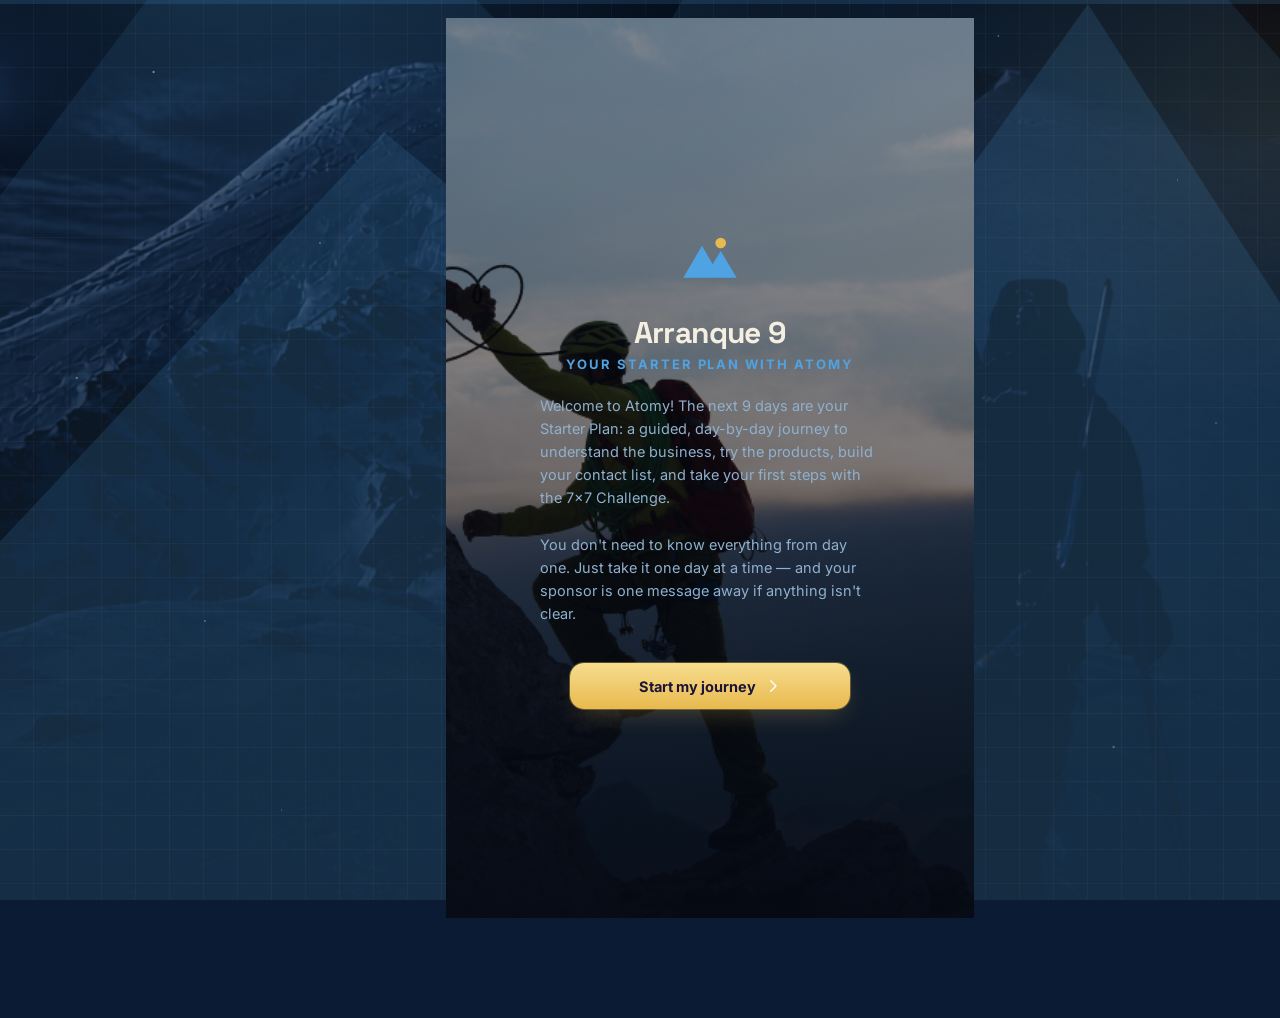
==== index.html @ 60eaef3c "Create Arranque 9 (English): lightweight Atomy starter app, derived from Cumbre 90 Standalone app fo" ====
<!DOCTYPE html>
<html lang="en">
<head>
<meta charset="UTF-8">
<meta name="viewport" content="width=device-width, initial-scale=1, viewport-fit=cover">
<title>Arranque 9</title>
<meta name="description" content="Arranque 9 — your 9-day Starter Plan with Atomy: Starter Plan, 250-Contact List, Audiovisual Resources, and the Atomy Motto.">
<meta name="theme-color" content="#0B2A4A">
<meta name="mobile-web-app-capable" content="yes">
<meta name="apple-mobile-web-app-capable" content="yes">
<meta name="apple-mobile-web-app-status-bar-style" content="black-translucent">
<meta name="apple-mobile-web-app-title" content="Arranque 9">
<link rel="manifest" href="manifest.webmanifest">
<link rel="icon" href="icons/icon.svg" type="image/svg+xml">
<link rel="apple-touch-icon" href="icons/icon.svg">
<link rel="stylesheet" href="https://fonts.googleapis.com/css2?family=Space+Grotesk:wght@600;700&family=Inter:wght@400;500;600;700&display=swap">
<link rel="stylesheet" href="css/styles.css">
</head>
<body>
  <div id="app-root">
    <div id="app-bg" aria-hidden="true">
      <svg viewBox="0 0 400 900" width="100%" height="100%" preserveAspectRatio="xMidYMax slice">
        <defs>
          <linearGradient id="bgFade" x1="0" y1="0" x2="0" y2="1">
            <stop offset="0%" style="stop-color:var(--accent);stop-opacity:0.04"/>
            <stop offset="100%" style="stop-color:var(--accent);stop-opacity:0.16"/>
          </linearGradient>
        </defs>
        <circle cx="40" cy="60" r="1.4" style="fill:var(--text-soft);opacity:0.35"/>
        <circle cx="340" cy="90" r="1.2" style="fill:var(--text-soft);opacity:0.3"/>
        <circle cx="120" cy="40" r="1" style="fill:var(--text-soft);opacity:0.3"/>
        <circle cx="260" cy="120" r="1.6" style="fill:var(--text-soft);opacity:0.3"/>
        <circle cx="200" cy="30" r="1" style="fill:var(--text-soft);opacity:0.25"/>
        <path d="M-20 620 L60 480 L140 560 L210 420 L300 540 L380 460 L440 620 Z" fill="url(#bgFade)"/>
        <path d="M-30 720 L90 560 L190 660 L280 500 L420 660 L420 900 L-30 900 Z" style="fill:var(--accent);opacity:0.10"/>
        <path d="M-30 820 L120 660 L240 760 L340 620 L430 760 L430 900 L-30 900 Z" style="fill:var(--accent);opacity:0.14"/>
      </svg>
    </div>

    <div id="sidebar-slot"></div>

    <div class="app-shell" id="app-shell">
      <div id="header-slot"></div>
      <div id="view-container" class="view-container">
        <div class="loading-screen">Loading…</div>
      </div>
      <div id="fab-slot"></div>
    </div>

    <div id="menu-slot"></div>
    <div id="modal-slot"></div>
    <div id="toast-slot"></div>
    <div id="confetti-slot"></div>
  </div>

  <script src="js/fonts.js"></script>
  <script src="js/icons.js"></script>
  <script src="js/data.js"></script>
  <script src="js/state.js"></script>
  <script src="js/mountain.js"></script>
  <script src="js/share.js"></script>
  <script src="js/views.js"></script>
  <script src="js/app.js"></script>
</body>
</html>
---- css/styles.css ----
/* ==========================================================================
   CUMBRE 90 — Hoja de estilos
   Identidad "Imperio nocturno": azul cósmico profundo + dorado, al modo
   de un mapa de aventura de juego. Dos profundidades (crepúsculo / medianoche)
   para el interruptor de modo oscuro. Sin frameworks externos.
   ========================================================================== */

:root {
  --bg: #0A1B33;
  --bg-2: #0F2745;
  --card: #123054;
  --border: rgba(232, 185, 78, 0.22);
  --border-soft: rgba(255, 255, 255, 0.08);
  --text: #F5EFE1;
  --text-soft: #8FB0CE;
  --accent: #4FA3E3;
  --accent-soft: rgba(79, 163, 227, 0.18);
  --success: #34D399;
  --success-soft: rgba(52, 211, 153, 0.14);
  --warn: #F0A65C;
  --warn-soft: rgba(240, 166, 92, 0.16);
  --gold: #E8B94E;
  --gold-light: #F7DD8E;
  --gold-deep: #A9782A;
  --shadow: 0 18px 40px -16px rgba(2, 6, 14, 0.65);
  --shadow-sm: 0 8px 20px -10px rgba(2, 6, 14, 0.55);
  --glow-gold: 0 0 0 1px rgba(232, 185, 78, 0.35), 0 10px 26px -8px rgba(232, 185, 78, 0.3);
  --radius-lg: 22px;
  --radius-md: 16px;
  --radius-sm: 12px;
  --sidebar-w: 140px;
  --max-w: 480px;
}

[data-theme="dark"] {
  --bg: #050D1A;
  --bg-2: #0A1B33;
  --card: #0A1B33;
  --border: rgba(232, 185, 78, 0.2);
  --text: #F5EFE1;
  --text-soft: #7FA0C4;
  --accent: #6BBBF2;
  --accent-soft: rgba(107, 187, 242, 0.18);
  --gold: #F0C468;
  --gold-light: #FAE6A8;
}

* { box-sizing: border-box; }
html, body { margin: 0; padding: 0; }
body {
  font-family: 'Inter', -apple-system, BlinkMacSystemFont, sans-serif;
  background: var(--bg);
  color: var(--text);
  -webkit-font-smoothing: antialiased;
  overflow-x: hidden;
  transition: background .25s ease, color .25s ease;
}
h1, h2, h3 { font-family: 'Space Grotesk', 'Inter', sans-serif; margin: 0; }
p { margin: 0; }
button { font-family: inherit; }
input, textarea { font-family: inherit; }
img { max-width: 100%; display: block; }
a { text-decoration: none; color: inherit; }
::selection { background: var(--accent-soft); }

button {
  background: none;
  border: none;
  cursor: pointer;
  color: inherit;
}
button:disabled { cursor: not-allowed; }
button:focus-visible, a:focus-visible, input:focus-visible, textarea:focus-visible {
  outline: 2px solid var(--gold); outline-offset: 2px;
}

/* ---------- estructura general ---------- */

#app-root {
  position: relative;
  min-height: 100vh;
  min-height: 100dvh;
  display: flex;
  flex-direction: column;
  overflow: hidden;
}

:root {
  --star-layers:
    radial-gradient(ellipse 900px 500px at 20% -8%, rgba(79, 163, 227, 0.20), transparent 60%),
    radial-gradient(ellipse 700px 500px at 100% 15%, rgba(232, 185, 78, 0.10), transparent 55%),
    radial-gradient(1.6px 1.6px at 12% 8%, rgba(255,255,255,.75), transparent 100%),
    radial-gradient(1.2px 1.2px at 78% 4%, rgba(255,255,255,.55), transparent 100%),
    radial-gradient(1.8px 1.8px at 45% 12%, rgba(255,255,255,.65), transparent 100%),
    radial-gradient(1px 1px at 92% 20%, rgba(255,255,255,.45), transparent 100%),
    radial-gradient(1.4px 1.4px at 25% 27%, rgba(255,255,255,.5), transparent 100%),
    radial-gradient(1px 1px at 62% 33%, rgba(255,255,255,.4), transparent 100%),
    radial-gradient(1.6px 1.6px at 6% 42%, rgba(255,255,255,.55), transparent 100%),
    radial-gradient(1.2px 1.2px at 95% 47%, rgba(255,255,255,.45), transparent 100%),
    radial-gradient(1.8px 1.8px at 37% 55%, rgba(255,255,255,.6), transparent 100%),
    radial-gradient(1px 1px at 72% 61%, rgba(255,255,255,.4), transparent 100%),
    radial-gradient(1.4px 1.4px at 16% 69%, rgba(255,255,255,.5), transparent 100%),
    radial-gradient(1px 1px at 53% 76%, rgba(255,255,255,.35), transparent 100%),
    radial-gradient(1.6px 1.6px at 87% 83%, rgba(255,255,255,.5), transparent 100%),
    radial-gradient(1px 1px at 22% 90%, rgba(255,255,255,.4), transparent 100%),
    linear-gradient(rgba(255,255,255,0.03) 1px, transparent 1px),
    linear-gradient(90deg, rgba(255,255,255,0.03) 1px, transparent 1px);
  --star-sizes:
    auto, auto,
    100% 100%, 100% 100%, 100% 100%, 100% 100%, 100% 100%, 100% 100%,
    100% 100%, 100% 100%, 100% 100%, 100% 100%, 100% 100%, 100% 100%,
    100% 100%, 100% 100%,
    34px 34px, 34px 34px;
  --star-positions:
    0 0, 0 0, 0 0, 0 0, 0 0, 0 0, 0 0, 0 0, 0 0, 0 0, 0 0, 0 0, 0 0, 0 0, 0 0, 0 0,
    -1px -1px, -1px -1px;
  --bg-overlay: linear-gradient(180deg, rgba(5,10,20,0.55), rgba(5,10,20,0.88));
}

#app-bg {
  position: fixed;
  inset: 0;
  pointer-events: none;
  z-index: 0;
  background-image: var(--star-layers), var(--bg-overlay), url("../img/fondo-app.png");
  background-size: var(--star-sizes), cover, cover;
  background-position: var(--star-positions), center, center;
}
#app-bg.bg-logros {
  background-image: var(--star-layers), var(--bg-overlay), url("../img/fondo-logros.png");
  background-size: var(--star-sizes), cover, cover;
  background-position: var(--star-positions), center, center;
}

.app-shell {
  position: relative;
  z-index: 1;
  display: flex;
  flex-direction: column;
  min-height: 100vh;
  min-height: 100dvh;
  width: 100%;
  max-width: var(--max-w);
  margin: 0 auto;
  background: transparent;
}

@media (min-width: 900px) {
  .app-shell {
    max-width: 560px;
    margin-left: calc(var(--sidebar-w) + max(24px, (100vw - var(--sidebar-w) - 560px) / 2));
    margin-right: auto;
  }
  #app-root.has-sidebar .app-shell { padding-bottom: 24px; }
}

.screen-full {
  flex: 1;
  min-height: 100vh;
  min-height: 100dvh;
  display: flex;
  flex-direction: column;
}

/* ---------- header ---------- */

.app-header {
  display: flex;
  align-items: center;
  justify-content: space-between;
  padding: 14px 16px;
  border-bottom: 1px solid var(--border-soft);
  position: sticky;
  top: 0;
  background: rgba(23, 15, 46, 0.86);
  backdrop-filter: blur(10px);
  z-index: 20;
}
[data-theme="dark"] .app-header { background: rgba(10, 7, 22, 0.86); }
.app-header .icon-btn { color: var(--text); padding: 8px; border-radius: 10px; }
.app-header .icon-btn:hover { opacity: .7; }
.app-header .brand { display: flex; align-items: center; gap: 8px; font-weight: 700; font-size: 13px; letter-spacing: .08em; color: var(--gold-light); text-transform: uppercase; }
.app-header .actions { display: flex; align-items: center; gap: 2px; }
.app-header .actions .icon-btn { color: var(--text-soft); }
@media (min-width: 900px) {
  .app-header .menu-toggle { display: none; }
}

/* ---------- sidebar (escritorio) ---------- */

.sidebar { display: none; }
@media (min-width: 900px) {
  .sidebar {
    display: flex;
    flex-direction: column;
    align-items: center;
    gap: 6px;
    position: fixed;
    left: max(16px, calc((100vw - var(--sidebar-w) - 560px) / 2 - 16px));
    top: 24px;
    bottom: 24px;
    width: var(--sidebar-w);
    background: var(--card);
    border: 1px solid var(--border);
    border-radius: var(--radius-lg);
    padding: 16px 10px;
    box-shadow: var(--shadow);
    z-index: 30;
    overflow-y: auto;
    scrollbar-width: thin;
  }
  .sidebar-logo { margin-bottom: 6px; flex-shrink: 0; }
  .sidebar-grid {
    display: grid;
    grid-template-columns: repeat(2, 56px);
    grid-template-rows: repeat(10, 56px);
    grid-auto-flow: column;
    gap: 6px;
  }
  .sidebar-item {
    width: 56px;
    height: 56px;
    border-radius: 14px;
    display: flex;
    flex-direction: column;
    align-items: center;
    justify-content: center;
    gap: 3px;
    color: var(--text-soft);
    font-size: 9px;
    font-weight: 700;
    text-transform: uppercase;
    letter-spacing: .03em;
  }
  .sidebar-item.active { background: linear-gradient(160deg, var(--accent-soft), rgba(232,185,78,0.12)); color: var(--gold-light); box-shadow: inset 0 0 0 1px var(--border); }
  .sidebar-item:hover:not(.active) { background: rgba(255,255,255,0.04); }
}

/* ---------- menú móvil (bottom sheet) ---------- */

.menu-overlay {
  position: fixed; inset: 0; z-index: 40;
  display: flex; flex-direction: column; justify-content: flex-end;
}
.menu-backdrop { flex: 1; background: rgba(4, 2, 12, 0.65); }
.menu-sheet {
  background: var(--card);
  border-top: 1px solid var(--border);
  border-radius: 26px 26px 0 0;
  padding: 14px 16px 26px;
  max-height: 85vh;
  overflow-y: auto;
  box-shadow: 0 -10px 30px rgba(0,0,0,0.4);
  animation: sheet-up .25s ease;
}
@keyframes sheet-up { from { transform: translateY(100%); } to { transform: translateY(0); } }
.menu-handle { width: 40px; height: 6px; border-radius: 4px; background: var(--border); margin: 0 auto 16px; }
.menu-head { display: flex; align-items: center; justify-content: space-between; margin-bottom: 16px; }
.menu-list { display: flex; flex-direction: column; gap: 5px; }
.menu-item {
  display: flex; align-items: center; gap: 12px;
  padding: 8px 8px; border-radius: 14px;
  font-size: 14px; font-weight: 500; text-align: left; width: 100%;
  color: var(--text);
}
.menu-item.active { background: linear-gradient(90deg, var(--accent-soft), rgba(232,185,78,0.1)); color: var(--gold-light); }
@media (min-width: 900px) { .menu-overlay { display: none !important; } }

/* ---------- contenido ---------- */

.view-container {
  flex: 1;
  overflow-y: auto;
  padding: 18px 16px 100px;
  display: flex;
  flex-direction: column;
  gap: 20px;
}
.view-stack { display: flex; flex-direction: column; gap: 18px; }
.view-stack.gap-sm { gap: 12px; }

/* ---------- tarjetas / componentes ---------- */

.card {
  background: linear-gradient(160deg, var(--card), var(--bg-2));
  border: 1px solid var(--border-soft);
  border-radius: var(--radius-lg);
  padding: 16px;
  box-shadow: var(--shadow-sm);
}
.card-hover { transition: transform .15s ease; }
.card-hover:active { transform: scale(0.98); }

/* tarjeta que se voltea (Los 8 Pasos) */
.flip-card { width: 100%; height: 240px; perspective: 1200px; text-align: left; transition: height .5s cubic-bezier(.4,.15,.2,1); }
.flip-card.is-open { height: 430px; }
.flip-card.is-open.short { height: 260px; }
/* pasos con checklist + reflexión necesitan bastante más alto para que quepa todo sin depender solo del scroll */
.flip-card.paso-checklist.is-open { height: 620px; max-height: 80vh; }
.flip-inner {
  position: relative; width: 100%; height: 100%;
  transition: transform .5s cubic-bezier(.4,.15,.2,1);
  transform-style: preserve-3d;
}
.flip-card.card-hover:active .flip-inner { transform: none; }
.flip-inner.flipped { transform: rotateY(180deg); }
.flip-face {
  position: absolute; inset: 0; overflow: hidden;
  backface-visibility: hidden; -webkit-backface-visibility: hidden;
  background: linear-gradient(160deg, var(--card), var(--bg-2));
  border: 1px solid var(--border-soft);
  border-radius: var(--radius-lg);
  box-shadow: var(--shadow-sm);
  padding: 16px;
  display: flex; flex-direction: column;
}
.flip-front { align-items: center; text-align: center; gap: 6px; }
.flip-back {
  transform: rotateY(180deg); text-align: left; overflow-y: auto; border-color: var(--gold);
  -webkit-overflow-scrolling: touch; touch-action: pan-y; overscroll-behavior: contain;
}

/* En móvil, el volteo 3D con scroll interno confunde el gesto de arrastre
   (el navegador no distingue si el toque debe desplazar la tarjeta o la
   página), y el contenido queda "atascado" a medio camino sin poder llegar
   a las Actividades. Para tacto/puntero impreciso, se desactiva el volteo
   3D por completo: la cara trasera se muestra en flujo normal (alto
   automático), y es la página la que se desplaza — un solo scroll, sin
   conflictos. */
@media (hover: none), (pointer: coarse) {
  .flip-card { height: auto !important; max-height: none !important; perspective: none; }
  .flip-inner { transform: none !important; transition: none; }
  .flip-face { position: static; overflow: visible; backface-visibility: visible; }
  .flip-inner:not(.flipped) .flip-back { display: none; }
  .flip-inner.flipped .flip-front { display: none; }
  .flip-back { transform: none; overflow-y: visible; -webkit-overflow-scrolling: auto; touch-action: auto; }
}

.section-header { display: flex; align-items: center; gap: 12px; }
.section-header h2 { font-size: 18px; font-weight: 700; color: var(--text); }
.section-header p { font-size: 13px; color: var(--text-soft); margin-top: 2px; }

.eyebrow { font-size: 11px; font-weight: 700; text-transform: uppercase; letter-spacing: .14em; color: var(--gold-light); }

.medallion {
  border-radius: 999px;
  border: 2px solid var(--gold);
  display: flex; align-items: center; justify-content: center;
  position: relative; flex-shrink: 0;
  background: radial-gradient(circle at 35% 30%, var(--accent), #1B1338 75%);
  color: #fff;
  box-shadow: 0 0 0 4px rgba(232,185,78,0.08);
}
.medallion.blue {
  background: radial-gradient(circle at 32% 28%, #234B7A, #0A1B33 78%);
  box-shadow: 0 0 0 4px rgba(232,185,78,0.08), inset 0 0 0 1px rgba(120,170,230,0.18);
}
.medallion .diamond {
  position: absolute; width: 8px; height: 8px; background: var(--gold);
  transform: rotate(45deg); border-radius: 2px; box-shadow: 0 0 6px rgba(232,185,78,0.7);
}
.medallion .d-top { top: -4px; left: 50%; margin-left: -4px; }
.medallion .d-bottom { bottom: -4px; left: 50%; margin-left: -4px; }
.medallion .d-left { left: -4px; top: 50%; margin-top: -4px; }
.medallion .d-right { right: -4px; top: 50%; margin-top: -4px; }

/* gemas de esquina — decoración de "tarjeta de mundo" */
.gem-corners { position: absolute; inset: 0; pointer-events: none; }
.gem-corners span {
  position: absolute; width: 9px; height: 9px; background: var(--gold);
  transform: rotate(45deg); border-radius: 2px; box-shadow: 0 0 6px rgba(232,185,78,0.65);
  opacity: 0; transition: opacity .2s ease;
}
.tile.unlocked .gem-corners span, .recog-card .gem-corners span { opacity: 1; }
.gem-corners .g-tl { top: 9px; left: 9px; }
.gem-corners .g-tr { top: 9px; right: 9px; }
.gem-corners .g-bl { bottom: 9px; left: 9px; }
.gem-corners .g-br { bottom: 9px; right: 9px; }

.btn-primary {
  display: flex; align-items: center; justify-content: center; gap: 8px;
  color: #1B1338; font-weight: 700; font-size: 14.5px;
  padding: 14px 20px; border-radius: 14px; width: 100%;
  background: linear-gradient(180deg, var(--gold-light), var(--gold));
  transition: transform .15s ease, opacity .15s ease;
  box-shadow: var(--glow-gold);
}
.btn-primary:active { transform: scale(0.98); }
.btn-primary:disabled { opacity: .45; box-shadow: none; background: var(--border); color: var(--text-soft); }

.btn-secondary {
  display: flex; align-items: center; justify-content: center; gap: 8px;
  font-weight: 600; font-size: 13.5px;
  padding: 11px 16px; border-radius: 12px; width: 100%;
  border: 1px solid var(--border); color: var(--gold-light);
}
.btn-secondary:active { transform: scale(0.98); }

.nav-card {
  display: flex; align-items: center; gap: 12px;
  text-align: left; width: 100%;
}
.nav-card .nc-body { flex: 1; min-width: 0; }
.nav-card .nc-title { font-size: 14px; font-weight: 600; color: var(--text); }
.nav-card .nc-desc { font-size: 12px; color: var(--text-soft); margin-top: 2px; }
.nav-card .chev { color: var(--text-soft); flex-shrink: 0; }

.progressbar { width: 100%; height: 10px; border-radius: 999px; background: rgba(255,255,255,0.06); overflow: hidden; box-shadow: inset 0 0 0 1px var(--border-soft); }
.progressbar > div { height: 100%; border-radius: 999px; background: linear-gradient(90deg, var(--accent), var(--gold)); transition: width .4s ease; }
.progressbar.thin { height: 6px; }
.progressbar.gold > div { background: linear-gradient(90deg, var(--gold-deep), var(--gold)); }

.chip-row { display: flex; gap: 6px; }
.chip-row .seg { flex: 1; height: 8px; border-radius: 999px; background: rgba(255,255,255,0.06); }
.chip-row .seg.on { background: linear-gradient(90deg, var(--accent), var(--gold)); }

.badge {
  display: inline-flex; align-items: center; gap: 4px;
  font-size: 11px; font-weight: 700; padding: 3px 9px; border-radius: 999px;
}
.badge.gold { background: linear-gradient(180deg, var(--gold-light), var(--gold)); color: #1B1338; }
.badge.dark { background: rgba(0,0,0,0.45); color: #fff; }
.badge.soft { background: var(--accent-soft); color: var(--gold-light); }
.badge.success { background: var(--success-soft); color: var(--success); }
.badge.warn { background: var(--warn-soft); color: var(--warn); }
.badge.blue { background: var(--accent-soft); color: var(--accent); }

.grid-2 { display: grid; grid-template-columns: 1fr 1fr; gap: 12px; }
.grid-3 { display: grid; grid-template-columns: 1fr 1fr 1fr; gap: 12px; }

/* forms */
.field { display: flex; flex-direction: column; gap: 6px; }
.field label { font-size: 12px; font-weight: 600; color: var(--text); }
.field input[type="text"], .field input[type="date"], .field input[type="time"], .field input:not([type]), .field textarea {
  background: rgba(255,255,255,0.04); border: 1px solid var(--border-soft); color: var(--text);
  border-radius: 12px; padding: 11px 13px; font-size: 14px; outline: none; width: 100%;
  resize: none; transition: border-color .15s ease;
}
.field input:focus, .field textarea:focus { border-color: var(--gold); }
.field-inline input { background: rgba(0,0,0,0.18); color: var(--text); font-size: 12px; padding: 7px 10px; border-radius: 9px; }
.field-inline input::placeholder { color: var(--text-soft); }

/* toggle */
.toggle { width: 44px; height: 24px; border-radius: 999px; position: relative; background: rgba(255,255,255,0.1); flex-shrink: 0; transition: background .2s; }
.toggle.on { background: linear-gradient(90deg, var(--accent), var(--gold)); }
.toggle .knob { position: absolute; top: 2px; left: 2px; width: 20px; height: 20px; border-radius: 999px; background: #fff; box-shadow: 0 1px 3px rgba(0,0,0,.4); transition: transform .2s; }
.toggle.on .knob { transform: translateX(20px); }

/* quiz */
.quiz-opt {
  display: flex; align-items: center; justify-content: space-between;
  text-align: left; font-size: 14px; padding: 11px 13px; border-radius: 12px;
  border: 1px solid var(--border-soft); background: rgba(255,255,255,0.02); color: var(--text); width: 100%;
}

/* checklist */
.check-row { display: flex; gap: 12px; position: relative; }
.check-row .line { position: absolute; left: 13.5px; top: 28px; width: 2px; height: 100%; background: var(--border-soft); }
.check-row .line.on { background: var(--gold); }
.check-dot {
  flex-shrink: 0; margin-top: 1px; width: 28px; height: 28px; border-radius: 999px;
  display: flex; align-items: center; justify-content: center; font-size: 12px; font-weight: 700;
  border: 2px solid var(--border-soft); color: var(--text-soft); position: relative; z-index: 1;
  background: rgba(255,255,255,0.02);
}
.check-dot.on { background: linear-gradient(180deg, var(--gold-light), var(--gold)); border-color: var(--gold); color: #1B1338; animation: node-pop .3s ease; }
.check-label { font-size: 14px; text-align: left; padding: 3px 0 20px; color: var(--text-soft); flex: 1; }
.check-label.on { color: var(--text); }

@keyframes node-pop { 0% { transform: scale(.7); } 60% { transform: scale(1.12); } 100% { transform: scale(1); } }

/* nodos del mapa de sendero */
.trail-wrap { position: relative; height: 600px; border-radius: var(--radius-lg); overflow: hidden; }
.trail-svg { position: absolute; inset: 0; width: 100%; height: 100%; z-index: 6; pointer-events: none; }
.trail-node {
  position: absolute; transform: translate(-50%, -50%); z-index: 7;
  display: flex; flex-direction: column; align-items: center; gap: 6px; width: 96px;
}
.trail-node .circle {
  width: 62px; height: 62px; border-radius: 999px; border: 2px solid rgba(255,255,255,0.35);
  display: flex; align-items: center; justify-content: center; position: relative;
  background: rgba(10, 7, 22, 0.55); backdrop-filter: blur(2px);
}
.trail-node .circle.progress { border-color: var(--accent); background: radial-gradient(circle at 35% 30%, var(--accent), #1B1338 75%); }
.trail-node .circle.done { border-color: var(--gold); background: radial-gradient(circle at 35% 30%, var(--gold-light), var(--gold-deep) 75%); box-shadow: 0 0 0 5px rgba(232,185,78,0.18), 0 0 18px rgba(232,185,78,0.5); }
.trail-node .circle.dim { opacity: .65; }
.trail-node .check-flag { position: absolute; bottom: -2px; right: -2px; width: 24px; height: 24px; border-radius: 999px; background: var(--gold); border: 2px solid #1B1338; display: flex; align-items: center; justify-content: center; }
.trail-node .label { font-size: 12px; font-weight: 700; text-align: center; line-height: 1.25; color: #fff; text-shadow: 0 1px 4px rgba(0,0,0,0.8); }
.trail-node .label.dim { color: rgba(255,255,255,0.7); opacity: .85; }

/* --------- montaña ilustrada con revelado tipo "linterna" (Plan 6 Días) --------- */
.hero-mountain {
  position: relative; border-radius: var(--radius-lg); overflow: hidden;
  border: 1px solid var(--border); box-shadow: var(--shadow);
  aspect-ratio: 3 / 4; max-height: 640px;
}
.hero-mountain .hm-layer { position: absolute; inset: 0; width: 100%; height: 100%; display: block; }
.hero-mountain .hm-blur { z-index: 1; filter: blur(10px) brightness(.55) saturate(.82); }
.hero-mountain .hm-sharp {
  z-index: 2; filter: saturate(1.1) brightness(1.08);
  -webkit-mask-image: radial-gradient(circle 150px, black 62%, transparent 100%);
  mask-image: radial-gradient(circle 150px, black 62%, transparent 100%);
  -webkit-mask-repeat: no-repeat; mask-repeat: no-repeat;
  -webkit-mask-size: 340px 340px; mask-size: 340px 340px;
  -webkit-mask-position: var(--mx, 50%) var(--my, 38%);
  mask-position: var(--mx, 50%) var(--my, 38%);
  transition: mask-position .12s linear, -webkit-mask-position .12s linear;
}
.hero-mountain .hm-glow {
  position: absolute; inset: 0; z-index: 3; pointer-events: none;
  background-image: radial-gradient(circle, rgba(255,224,130,0.65) 0%, rgba(255,224,130,0.28) 42%, rgba(255,224,130,0) 72%);
  background-repeat: no-repeat;
  background-size: 340px 340px;
  background-position: var(--mx, 50%) var(--my, 38%);
  mix-blend-mode: screen;
  opacity: 0;
  transition: opacity .35s ease, background-position .12s linear;
}
.hero-mountain.hm-active .hm-glow { opacity: 1; }
.hero-mountain .hm-vignette {
  position: absolute; inset: 0; z-index: 4; pointer-events: none;
  background: linear-gradient(180deg, rgba(10,7,22,0) 45%, rgba(10,7,22,0.75) 100%);
}
.hero-mountain .hm-hint {
  position: absolute; left: 50%; top: 14px; transform: translateX(-50%); z-index: 5;
  font-size: 10px; font-weight: 700; letter-spacing: .08em; text-transform: uppercase;
  color: rgba(255,255,255,0.8); background: rgba(0,0,0,0.4); padding: 5px 11px; border-radius: 999px;
  pointer-events: none; opacity: 1; transition: opacity .4s ease; white-space: nowrap;
}
.hero-mountain.hm-active .hm-hint { opacity: 0; }
@media (hover: none), (pointer: coarse) {
  .hero-mountain .hm-sharp { -webkit-mask-image: none; mask-image: none; }
  .hero-mountain .hm-blur { opacity: 0; }
  .hero-mountain .hm-glow, .hero-mountain .hm-hint { display: none; }
}

/* premios / campamentos — tarjetas "de mundo" */
.tile {
  position: relative;
  border-radius: var(--radius-lg); overflow: hidden; border: 1px solid var(--border-soft);
  background: linear-gradient(160deg, var(--card), var(--bg-2)); display: flex; flex-direction: column; text-align: left; width: 100%;
}
.tile.unlocked { border-color: var(--gold); box-shadow: var(--glow-gold); }
.tile-media { aspect-ratio: 1 / 1; position: relative; display: flex; align-items: center; justify-content: center; overflow: hidden; }
.tile-media img { width: 100%; height: 100%; object-fit: cover; }
.tile-body { padding: 11px; }
.tile-title { font-size: 13.5px; font-weight: 700; color: var(--text); }
.tile-sub { font-size: 11.5px; color: var(--text-soft); margin-top: 2px; line-height: 1.3; }

/* logros */
.logro-chip { display: flex; flex-direction: column; align-items: center; gap: 6px; text-align: center; }
.logro-badge {
  width: 56px; height: 56px; border-radius: 999px; border: 2px solid var(--border-soft);
  display: flex; align-items: center; justify-content: center; position: relative; overflow: hidden;
  opacity: .6; background: rgba(255,255,255,0.03);
}
.logro-badge.on { opacity: 1; border-color: var(--gold); background: radial-gradient(circle at 32% 28%, var(--gold-light), var(--gold-deep) 70%); box-shadow: 0 0 14px rgba(232,185,78,0.35); }
.logro-badge img { width: 100%; height: 100%; object-fit: cover; }
.logro-badge .flag { position: absolute; bottom: -2px; right: -2px; width: 20px; height: 20px; border-radius: 999px; background: var(--gold); border: 2px solid var(--card); display: flex; align-items: center; justify-content: center; }
.logro-chip .lc-label { font-size: 11.5px; font-weight: 600; color: var(--text-soft); line-height: 1.2; }
.logro-chip.on .lc-label { color: var(--text); }

/* whatsapp flotante */
.fab-whatsapp {
  position: fixed; bottom: 22px; right: max(16px, calc((100vw - var(--max-w)) / 2 + 16px));
  width: 56px; height: 56px; border-radius: 999px; background: linear-gradient(160deg, #3EE0A0, #1FAE72);
  display: flex; align-items: center; justify-content: center; color: #0A0716;
  box-shadow: 0 10px 24px -6px rgba(0,0,0,0.55), 0 0 0 1px rgba(255,255,255,0.15); z-index: 25;
}
@media (min-width: 900px) {
  .fab-whatsapp { right: max(24px, calc((100vw - 560px) / 2 - 40px)); }
}

/* toast */
.toast {
  position: fixed; bottom: 20px; left: 50%; transform: translateX(-50%);
  background: var(--card); color: var(--text); border: 1px solid var(--border);
  padding: 10px 16px; border-radius: 14px; font-size: 13.5px; box-shadow: var(--shadow);
  z-index: 60; display: flex; align-items: center; gap: 8px;
  animation: toast-in .2s ease;
}
@keyframes toast-in { from { opacity: 0; transform: translate(-50%, 8px); } to { opacity: 1; transform: translate(-50%, 0); } }

/* confeti */
.confetti-layer { position: fixed; inset: 0; pointer-events: none; z-index: 55; overflow: hidden; }
.confetti-piece {
  position: absolute; top: -12px; width: 8px; height: 14px; opacity: .95; border-radius: 2px;
  animation-name: confetti-fall; animation-timing-function: cubic-bezier(.25,.46,.45,.94); animation-fill-mode: forwards;
}
@keyframes confetti-fall { 0% { transform: translateY(-10px) rotate(0deg); opacity: 1; } 100% { transform: translateY(100vh) rotate(360deg); opacity: 0; } }

/* modal genérico */
.modal-overlay { position: fixed; inset: 0; z-index: 70; display: flex; align-items: center; justify-content: center; padding: 24px; }
.modal-backdrop { position: absolute; inset: 0; background: rgba(4, 2, 12, 0.72); }
.modal-card { position: relative; z-index: 1; background: linear-gradient(160deg, var(--card), var(--bg-2)); border: 1px solid var(--border); border-radius: 26px; padding: 26px 22px; max-width: 340px; width: 100%; text-align: center; display: flex; flex-direction: column; align-items: center; gap: 8px; box-shadow: var(--shadow); }

/* recorrido explicativo (onboarding tour) */
.tour-card { max-width: 420px; padding: 28px 24px; gap: 4px; }
.tour-icon-circle {
  width: 62px; height: 62px; border-radius: 999px; flex-shrink: 0;
  display: flex; align-items: center; justify-content: center;
  background: rgba(232, 185, 78, 0.12); box-shadow: inset 0 0 0 1px var(--border);
}
.tour-dots { display: flex; align-items: center; justify-content: center; gap: 6px; margin-top: 16px; flex-wrap: wrap; }
.tour-dot { width: 6px; height: 6px; border-radius: 999px; background: var(--border); transition: width .2s ease, background .2s ease; }
.tour-dot.active { width: 18px; background: var(--gold); }
.tour-nav { display: flex; gap: 8px; width: 100%; margin-top: 18px; }
.tour-nav > button { width: auto; flex: 1; min-width: 0; padding: 12px 10px; font-size: 13px; }
@media (max-width: 420px) {
  .tour-card { padding: 24px 16px; }
  .tour-nav { flex-wrap: wrap; }
  .tour-nav > button { flex: 1 1 auto; }
}

/* botón flotante para reabrir el recorrido explicativo */
.fab-tour {
  position: fixed; bottom: 88px; right: max(16px, calc((100vw - var(--max-w)) / 2 + 16px));
  width: 46px; height: 46px; border-radius: 999px; background: linear-gradient(160deg, var(--accent), #2C6FB0);
  display: flex; align-items: center; justify-content: center; color: #fff;
  box-shadow: 0 10px 24px -6px rgba(0,0,0,0.55), 0 0 0 1px rgba(255,255,255,0.15); z-index: 25;
}
@media (min-width: 900px) {
  .fab-tour { right: max(24px, calc((100vw - 560px) / 2 - 40px)); }
}

/* botón flotante que avisa cuando hay cumpleaños de clientes hoy */
.fab-birthday {
  position: fixed; bottom: 144px; right: max(16px, calc((100vw - var(--max-w)) / 2 + 16px));
  width: 46px; height: 46px; border-radius: 999px; background: linear-gradient(160deg, var(--gold-light), var(--gold));
  display: flex; align-items: center; justify-content: center; color: #1B1338;
  box-shadow: 0 10px 24px -6px rgba(0,0,0,0.55), 0 0 0 1px rgba(255,255,255,0.15); z-index: 25;
  animation: fab-birthday-pulse 1.8s ease-in-out infinite;
}
@keyframes fab-birthday-pulse {
  0%, 100% { transform: scale(1); }
  50% { transform: scale(1.08); }
}
@media (min-width: 900px) {
  .fab-birthday { right: max(24px, calc((100vw - 560px) / 2 - 40px)); }
}

/* botón flotante del grupo de WhatsApp de soporte del patrocinador — azul, distinto
   a propósito del botón verde de chat directo (.fab-whatsapp), para que se note
   que llevan a destinos diferentes. */
.fab-whatsapp-group {
  position: fixed; bottom: 200px; right: max(16px, calc((100vw - var(--max-w)) / 2 + 16px));
  width: 46px; height: 46px; border-radius: 999px; background: linear-gradient(160deg, #B79AFB, #7C5CFC);
  display: flex; align-items: center; justify-content: center; color: #fff;
  box-shadow: 0 10px 24px -6px rgba(0,0,0,0.55), 0 0 0 1px rgba(255,255,255,0.15); z-index: 25;
}
@media (min-width: 900px) {
  .fab-whatsapp-group { right: max(24px, calc((100vw - 560px) / 2 - 40px)); }
}

/* modal de "logro conseguido" — texto dorado sobre fondo azul, para compartir */
.logro-modal {
  background: linear-gradient(165deg, #0A1B33, #163A62 55%, #0A1B33);
  border: 1px solid var(--gold);
  box-shadow: var(--glow-gold), 0 20px 50px -18px rgba(2, 6, 14, 0.75);
}
.logro-modal-eyebrow {
  font-size: 11px; font-weight: 700; text-transform: uppercase; letter-spacing: .16em;
  color: var(--text-soft); margin-top: 8px;
}
.logro-modal-title {
  font-family: 'Space Grotesk', 'Inter', sans-serif;
  font-size: 23px; font-weight: 700; line-height: 1.3;
  background: linear-gradient(180deg, var(--gold-light), var(--gold));
  -webkit-background-clip: text; background-clip: text; -webkit-text-fill-color: transparent; color: var(--gold);
  margin-top: 2px;
}
.logro-modal-sub { font-size: 12.5px; color: var(--text-soft); line-height: 1.4; margin-top: -2px; }

.share-chip-row { display: flex; flex-wrap: wrap; gap: 8px; justify-content: center; margin-top: 10px; }
.share-chip {
  display: flex; align-items: center; gap: 6px; font-size: 12px; font-weight: 600;
  padding: 8px 12px; border-radius: 999px; border: 1px solid var(--border);
  background: rgba(255,255,255,0.04); color: var(--text);
}
.share-chip:active { transform: scale(.97); }

.share-platform-grid { display: grid; grid-template-columns: repeat(3, 1fr); gap: 10px; }
.share-platform-btn {
  display: flex; flex-direction: column; align-items: center; gap: 6px; font-size: 11.5px; font-weight: 600;
  padding: 12px 6px; border-radius: 14px; border: 1px solid var(--border);
  background: rgba(255,255,255,0.03); color: var(--text); cursor: pointer;
}
.share-platform-btn:active { transform: scale(.96); }
.share-platform-icon { display: flex; align-items: center; justify-content: center; width: 34px; height: 34px; border-radius: 999px; background: rgba(255,255,255,0.06); }

/* onboarding / welcome */
.center-screen {
  flex: 1; display: flex; flex-direction: column; align-items: center; justify-content: center;
  padding: 32px; text-align: center; min-height: 100vh; min-height: 100dvh;
}
.cover-screen {
  background-image: linear-gradient(180deg, rgba(5,10,20,0.35) 0%, rgba(5,10,20,0.55) 55%, rgba(5,10,20,0.92) 100%), url("../img/cover-cumbre90.png");
  background-size: cover;
  background-position: center;
  background-repeat: no-repeat;
}
.photo-picker {
  width: 96px; height: 96px; border-radius: 999px; border: 2px dashed var(--gold);
  background: rgba(255,255,255,0.03); color: var(--gold-light); display: flex; align-items: center; justify-content: center;
  overflow: hidden; position: relative;
}
.photo-picker img { width: 100%; height: 100%; object-fit: cover; }

/* escena montaña compacta (Inicio / cabecera Plan 90 Días) */
.mountain-wrap {
  border-radius: var(--radius-lg); border: 1px solid var(--border-soft); overflow: hidden; width: 100%; text-align: left;
  background-image: url("../img/montana-plan90.png"); background-size: cover; background-position: center;
}
.mountain-wrap .mountain-caption { padding: 6px 10px 8px; }

.quincena-ascenso-wrap {
  position: relative; width: 100%; height: 150px; border-radius: var(--radius-lg);
  border: 1px solid var(--border-soft); overflow: hidden;
  background-image: linear-gradient(180deg, rgba(4,8,16,0.1), rgba(4,8,16,0.55)), url("../img/montana-quincena.png");
  background-size: cover; background-position: center;
}
.ascenso-marker {
  position: absolute; width: 18px; height: 18px; border-radius: 999px; transform: translate(-50%, -50%);
  background: #F0C468; border: 2px solid #FBE7AE; box-shadow: 0 0 0 7px rgba(240, 196, 104, 0.3);
  transition: top .4s ease;
}
.ascenso-caption {
  position: absolute; left: 0; right: 0; bottom: 0; padding: 20px 14px 10px;
  background: linear-gradient(0deg, rgba(4,8,16,0.85), transparent);
  color: #F5EFE1; font-size: 12.5px; font-weight: 600;
}
.mountain-caption { font-size: 12px; color: var(--text-soft); padding: 6px 4px 0; }

/* tarjeta de reconocimiento (premium, dorado) — el contenido es un SVG generado en JS */
.recog-card {
  border-radius: 26px; overflow: hidden; position: relative; width: 100%; aspect-ratio: 4 / 5;
  box-shadow: var(--glow-gold); background: #0A0716;
}
.recog-card svg { display: block; width: 100%; height: 100%; }
/* rangos con foto real (RANK_CARD_TEMPLATES): cada plantilla trae su propio
   formato de imagen, así que el contenedor adopta su proporción nativa en
   vez del 4:5 de las tarjetas dibujadas a mano. */
.recog-card.ratio-1080x1920 { aspect-ratio: 1080 / 1920; }
.recog-card.ratio-1240x1748 { aspect-ratio: 1240 / 1748; }

/* utilidades */
.hidden { display: none !important; }
.text-center { text-align: center; }
.mt-0 { margin-top: 0; }
.row { display: flex; align-items: center; }
.row.gap-1 { gap: 4px; }
.row.gap-2 { gap: 8px; }
.row.gap-3 { gap: 12px; }
.row.between { justify-content: space-between; }
.link-btn { color: var(--gold-light); font-size: 13px; font-weight: 600; }
.muted { color: var(--text-soft); }
.small { font-size: 12px; }

.loading-screen { display: flex; align-items: center; justify-content: center; min-height: 100vh; min-height: 100dvh; color: var(--text-soft); font-size: 14px; }

.escenario-card textarea { transition: border-color .15s ease; }
.escenario-card textarea:focus { border-color: var(--gold); }
.avance-dot { width: 22px; height: 22px; border-radius: 999px; border: 2px solid var(--border); background: transparent; transition: background .15s ease, border-color .15s ease, transform .1s ease; }
.avance-dot:active { transform: scale(0.9); }
.avance-dot.on { background: linear-gradient(180deg, var(--gold-light), var(--gold)); border-color: var(--gold); }

/* ---- Reunión de Enfoque: tabs, resumen de líneas, tarjetas de roster ---- */
.tabs { display: flex; gap: 6px; background: rgba(255,255,255,0.04); border-radius: 12px; padding: 4px; }
.tab-btn { flex: 1; text-align: center; padding: 9px 10px; border-radius: 9px; font-size: 13px; font-weight: 700; color: var(--text-soft); }
.tab-btn.active { background: linear-gradient(180deg, var(--gold-light), var(--gold)); color: #1B1338; }

.resumen-linea { display: grid; grid-template-columns: 1fr 1fr; gap: 10px; }
.resumen-linea .card { padding: 12px; }
.resumen-linea .rl-label { font-size: 11px; font-weight: 700; text-transform: uppercase; letter-spacing: .08em; color: var(--gold-light); }
.resumen-linea .rl-value { font-size: 18px; font-weight: 700; margin-top: 3px; }
.resumen-linea .rl-sub { font-size: 11.5px; color: var(--text-soft); margin-top: 2px; }

.roster-row .rr-inputs { display: grid; grid-template-columns: 1fr 1fr; gap: 8px; margin-top: 8px; }
.roster-row input[type="number"], .roster-row input[type="date"] {
  width: 100%; background: rgba(255,255,255,0.04); border: 1px solid var(--border-soft); color: var(--text);
  border-radius: 9px; padding: 8px 10px; font-size: 13px; outline: none;
}
.roster-row input[type="number"]:focus, .roster-row input[type="date"]:focus { border-color: var(--gold); }
.roster-check { display: flex; align-items: center; gap: 8px; margin-top: 8px; cursor: pointer; }
.roster-check .box { width: 20px; height: 20px; border-radius: 6px; border: 2px solid var(--border); display: flex; align-items: center; justify-content: center; flex-shrink: 0; }
.roster-check.on .box { background: linear-gradient(180deg, var(--gold-light), var(--gold)); border-color: var(--gold); color: #1B1338; }
.roster-check .lbl { font-size: 12.5px; font-weight: 600; color: var(--text-soft); }
.roster-check.on .lbl { color: var(--success); }

@media (prefers-reduced-motion: reduce) {
  * { animation-duration: 0.001ms !important; animation-iteration-count: 1 !important; transition-duration: 0.001ms !important; }
}
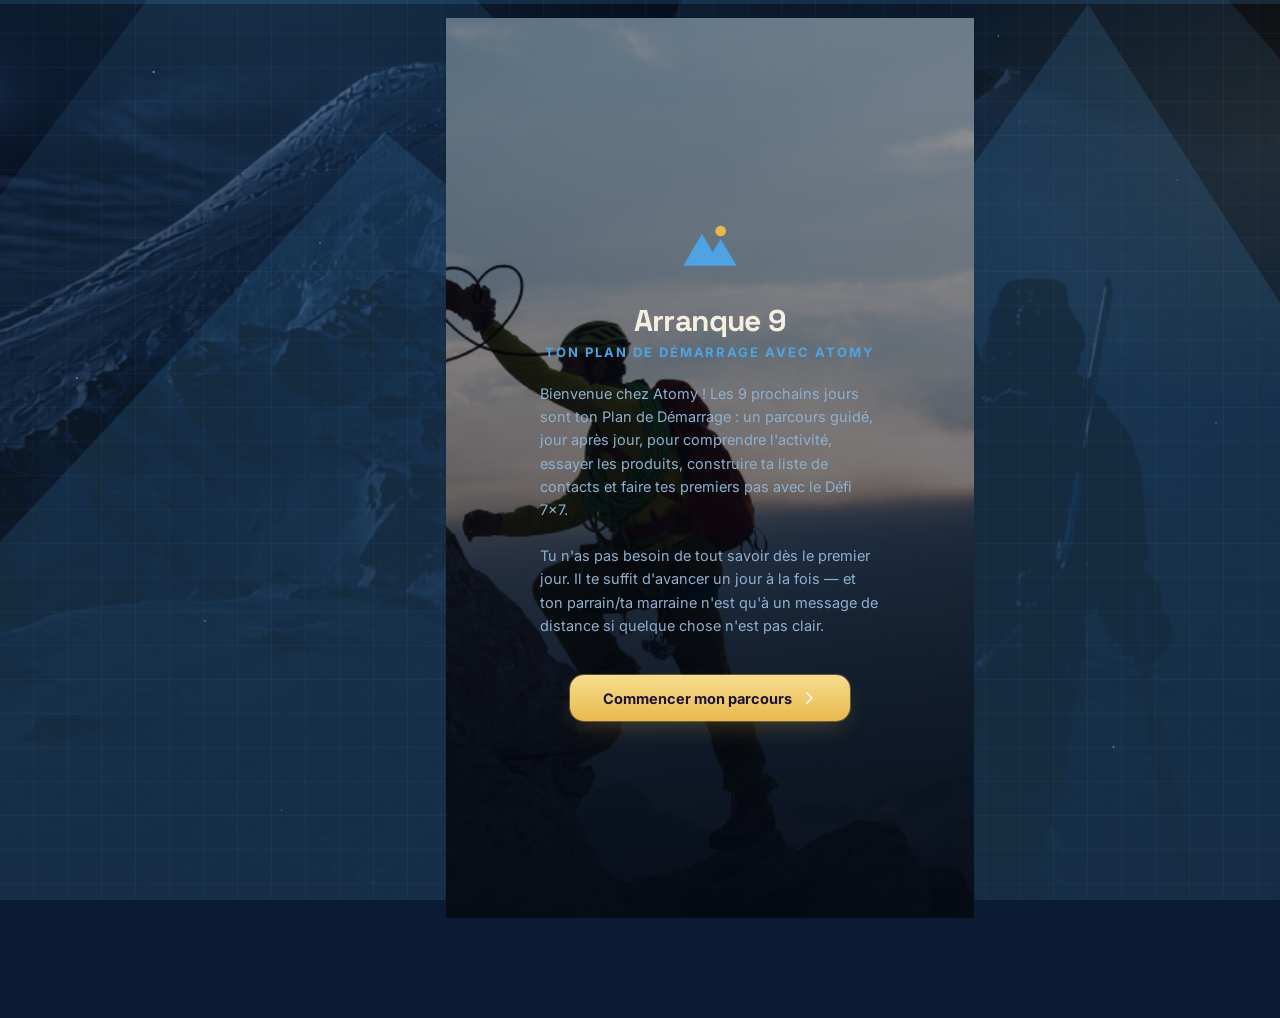
==== commit 0e38bb34: "Create Arranque 9 (French): lightweight Atomy starter app, derived from Cumbre 90 Standalone app for" ====
--- a/index.html
+++ b/index.html
@@ -1,10 +1,10 @@
 <!DOCTYPE html>
-<html lang="en">
+<html lang="fr">
 <head>
 <meta charset="UTF-8">
 <meta name="viewport" content="width=device-width, initial-scale=1, viewport-fit=cover">
 <title>Arranque 9</title>
-<meta name="description" content="Arranque 9 — your 9-day Starter Plan with Atomy: Starter Plan, 250-Contact List, Audiovisual Resources, and the Atomy Motto.">
+<meta name="description" content="Arranque 9 — ton Plan de Démarrage de 9 jours avec Atomy : Plan de Démarrage, Liste de 250 Contacts, Ressources Audiovisuelles et la Devise d'Atomy.">
 <meta name="theme-color" content="#0B2A4A">
 <meta name="mobile-web-app-capable" content="yes">
 <meta name="apple-mobile-web-app-capable" content="yes">
@@ -42,7 +42,7 @@
     <div class="app-shell" id="app-shell">
       <div id="header-slot"></div>
       <div id="view-container" class="view-container">
-        <div class="loading-screen">Loading…</div>
+        <div class="loading-screen">Chargement…</div>
       </div>
       <div id="fab-slot"></div>
     </div>
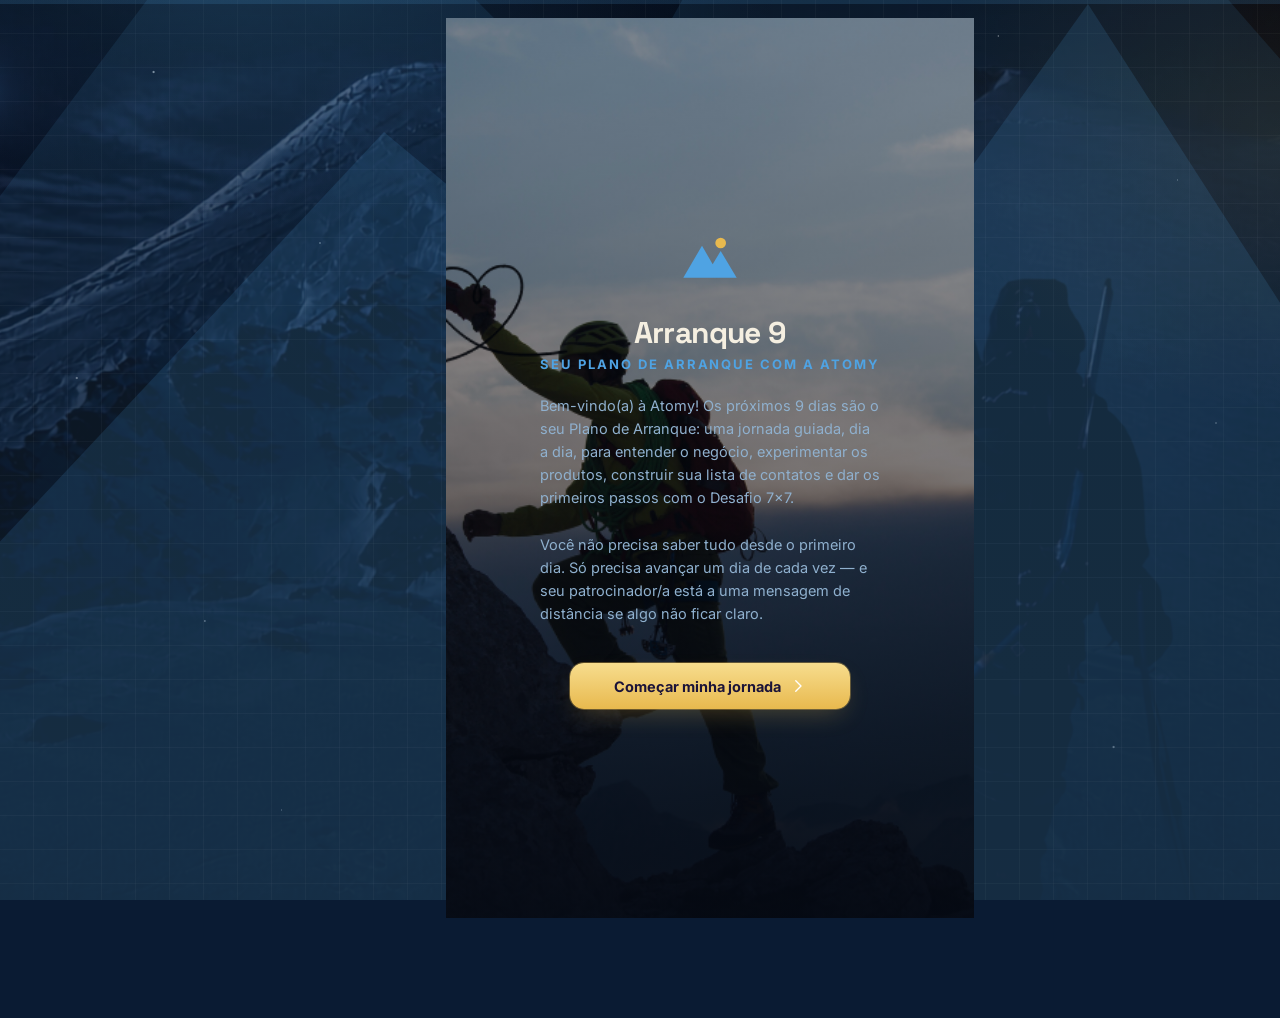
==== commit 43940f7a: "Create Arranque 9 (Portuguese): lightweight Atomy starter app, derived from Cumbre 90 Standalone app" ====
--- a/index.html
+++ b/index.html
@@ -1,10 +1,10 @@
 <!DOCTYPE html>
-<html lang="fr">
+<html lang="pt-BR">
 <head>
 <meta charset="UTF-8">
 <meta name="viewport" content="width=device-width, initial-scale=1, viewport-fit=cover">
 <title>Arranque 9</title>
-<meta name="description" content="Arranque 9 — ton Plan de Démarrage de 9 jours avec Atomy : Plan de Démarrage, Liste de 250 Contacts, Ressources Audiovisuelles et la Devise d'Atomy.">
+<meta name="description" content="Arranque 9 — seu Plano de Arranque de 9 dias com a Atomy: Plano de Arranque, Lista de 250 Contatos, Recursos Audiovisuais e o Lema da Atomy.">
 <meta name="theme-color" content="#0B2A4A">
 <meta name="mobile-web-app-capable" content="yes">
 <meta name="apple-mobile-web-app-capable" content="yes">
@@ -42,7 +42,7 @@
     <div class="app-shell" id="app-shell">
       <div id="header-slot"></div>
       <div id="view-container" class="view-container">
-        <div class="loading-screen">Chargement…</div>
+        <div class="loading-screen">Carregando…</div>
       </div>
       <div id="fab-slot"></div>
     </div>
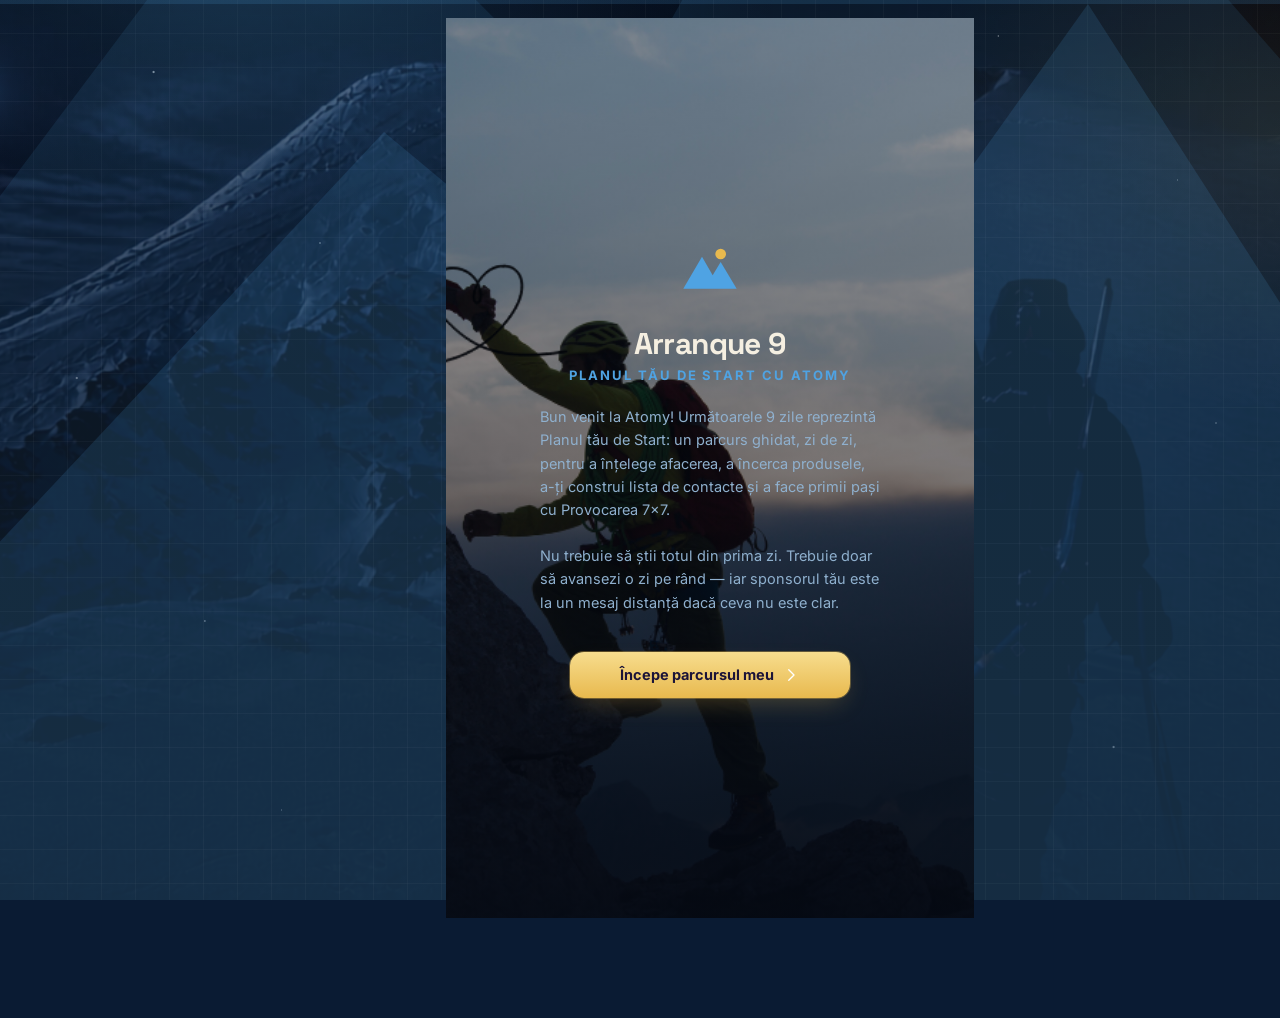
==== commit 87fce8fc: "Create Arranque 9 (Romanian): lightweight Atomy starter app, derived from Cumbre 90 Standalone app f" ====
--- a/index.html
+++ b/index.html
@@ -1,10 +1,10 @@
 <!DOCTYPE html>
-<html lang="pt-BR">
+<html lang="ro">
 <head>
 <meta charset="UTF-8">
 <meta name="viewport" content="width=device-width, initial-scale=1, viewport-fit=cover">
 <title>Arranque 9</title>
-<meta name="description" content="Arranque 9 — seu Plano de Arranque de 9 dias com a Atomy: Plano de Arranque, Lista de 250 Contatos, Recursos Audiovisuais e o Lema da Atomy.">
+<meta name="description" content="Arranque 9 — Planul tău de Start de 9 zile cu Atomy: Plan de Start, Lista de 250 de Contacte, Resurse Audiovizuale și Deviza Atomy.">
 <meta name="theme-color" content="#0B2A4A">
 <meta name="mobile-web-app-capable" content="yes">
 <meta name="apple-mobile-web-app-capable" content="yes">
@@ -42,7 +42,7 @@
     <div class="app-shell" id="app-shell">
       <div id="header-slot"></div>
       <div id="view-container" class="view-container">
-        <div class="loading-screen">Carregando…</div>
+        <div class="loading-screen">Se încarcă…</div>
       </div>
       <div id="fab-slot"></div>
     </div>
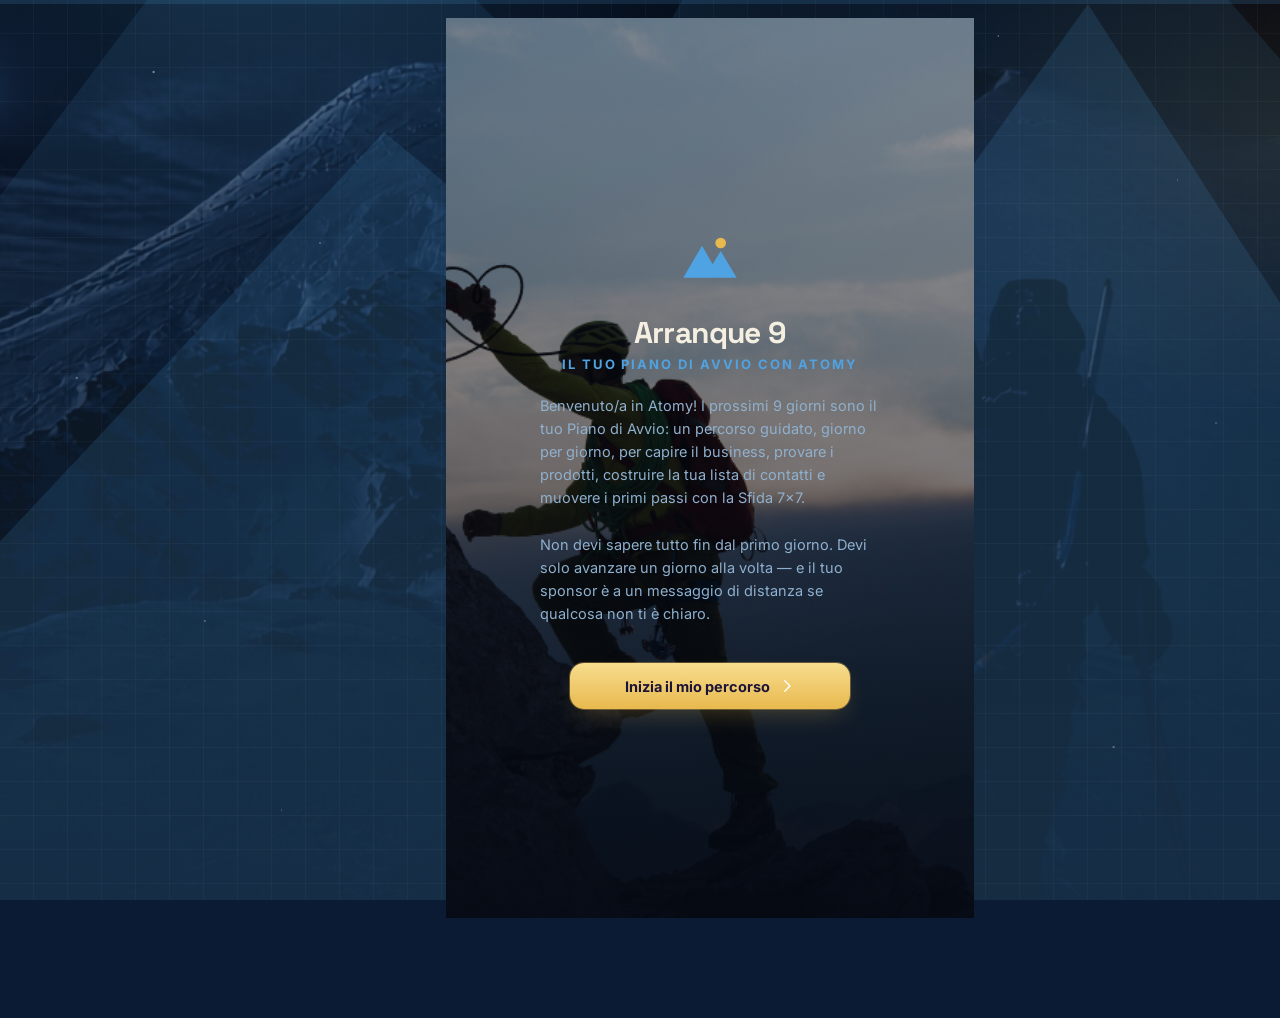
==== commit ba34dd14: "Create Arranque 9 (Italian): lightweight Atomy starter app, derived from Cumbre 90 Standalone app fo" ====
--- a/index.html
+++ b/index.html
@@ -1,10 +1,10 @@
 <!DOCTYPE html>
-<html lang="ro">
+<html lang="it">
 <head>
 <meta charset="UTF-8">
 <meta name="viewport" content="width=device-width, initial-scale=1, viewport-fit=cover">
 <title>Arranque 9</title>
-<meta name="description" content="Arranque 9 — Planul tău de Start de 9 zile cu Atomy: Plan de Start, Lista de 250 de Contacte, Resurse Audiovizuale și Deviza Atomy.">
+<meta name="description" content="Arranque 9 — il tuo Piano di Avvio di 9 giorni con Atomy: Piano di Avvio, Lista di 250 Contatti, Risorse Audiovisive e il Motto di Atomy.">
 <meta name="theme-color" content="#0B2A4A">
 <meta name="mobile-web-app-capable" content="yes">
 <meta name="apple-mobile-web-app-capable" content="yes">
@@ -42,7 +42,7 @@
     <div class="app-shell" id="app-shell">
       <div id="header-slot"></div>
       <div id="view-container" class="view-container">
-        <div class="loading-screen">Se încarcă…</div>
+        <div class="loading-screen">Caricamento…</div>
       </div>
       <div id="fab-slot"></div>
     </div>
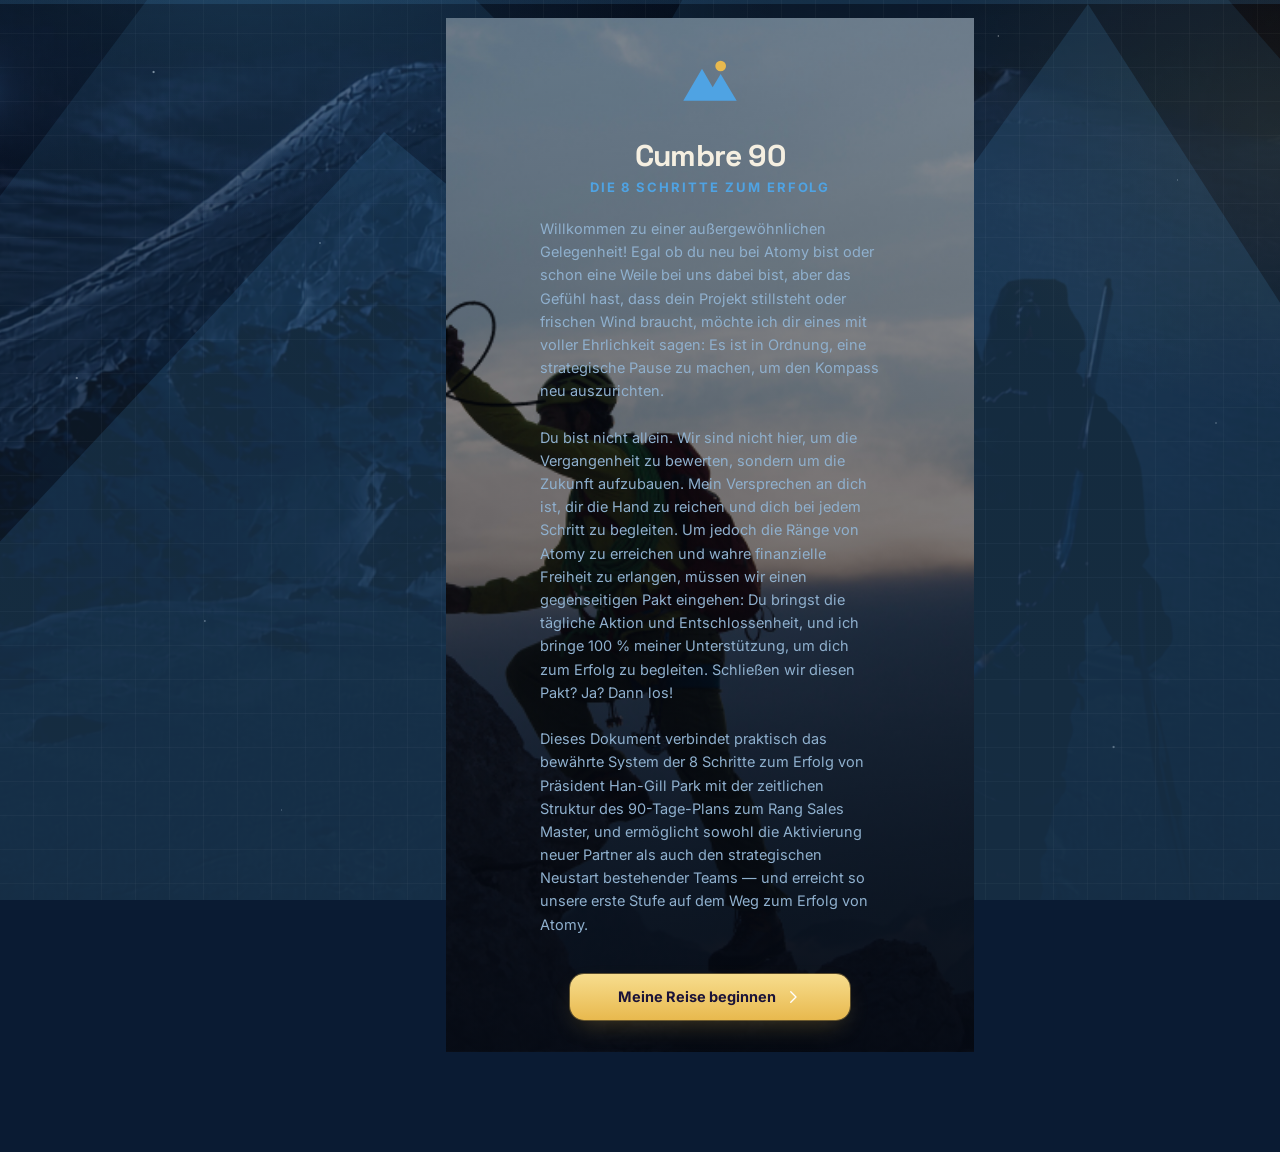
==== commit e87a2975: "WIP: German translation - finish app.js/state.js/share.js/mountain.js Translates remaining toast mes" ====
--- a/index.html
+++ b/index.html
@@ -1,15 +1,15 @@
 <!DOCTYPE html>
-<html lang="it">
+<html lang="de">
 <head>
 <meta charset="UTF-8">
 <meta name="viewport" content="width=device-width, initial-scale=1, viewport-fit=cover">
-<title>Arranque 9</title>
-<meta name="description" content="Arranque 9 — il tuo Piano di Avvio di 9 giorni con Atomy: Piano di Avvio, Lista di 250 Contatti, Risorse Audiovisive e il Motto di Atomy.">
+<title>Cumbre 90</title>
+<meta name="description" content="Cumbre 90 — deine geführte Reise durch die 8 Schritte zum Erfolg, den 6-Tage-Startplan und den 90-Tage-Plan zum Sales Master.">
 <meta name="theme-color" content="#0B2A4A">
 <meta name="mobile-web-app-capable" content="yes">
 <meta name="apple-mobile-web-app-capable" content="yes">
 <meta name="apple-mobile-web-app-status-bar-style" content="black-translucent">
-<meta name="apple-mobile-web-app-title" content="Arranque 9">
+<meta name="apple-mobile-web-app-title" content="Cumbre 90">
 <link rel="manifest" href="manifest.webmanifest">
 <link rel="icon" href="icons/icon.svg" type="image/svg+xml">
 <link rel="apple-touch-icon" href="icons/icon.svg">
@@ -42,7 +42,7 @@
     <div class="app-shell" id="app-shell">
       <div id="header-slot"></div>
       <div id="view-container" class="view-container">
-        <div class="loading-screen">Caricamento…</div>
+        <div class="loading-screen">Wird geladen…</div>
       </div>
       <div id="fab-slot"></div>
     </div>
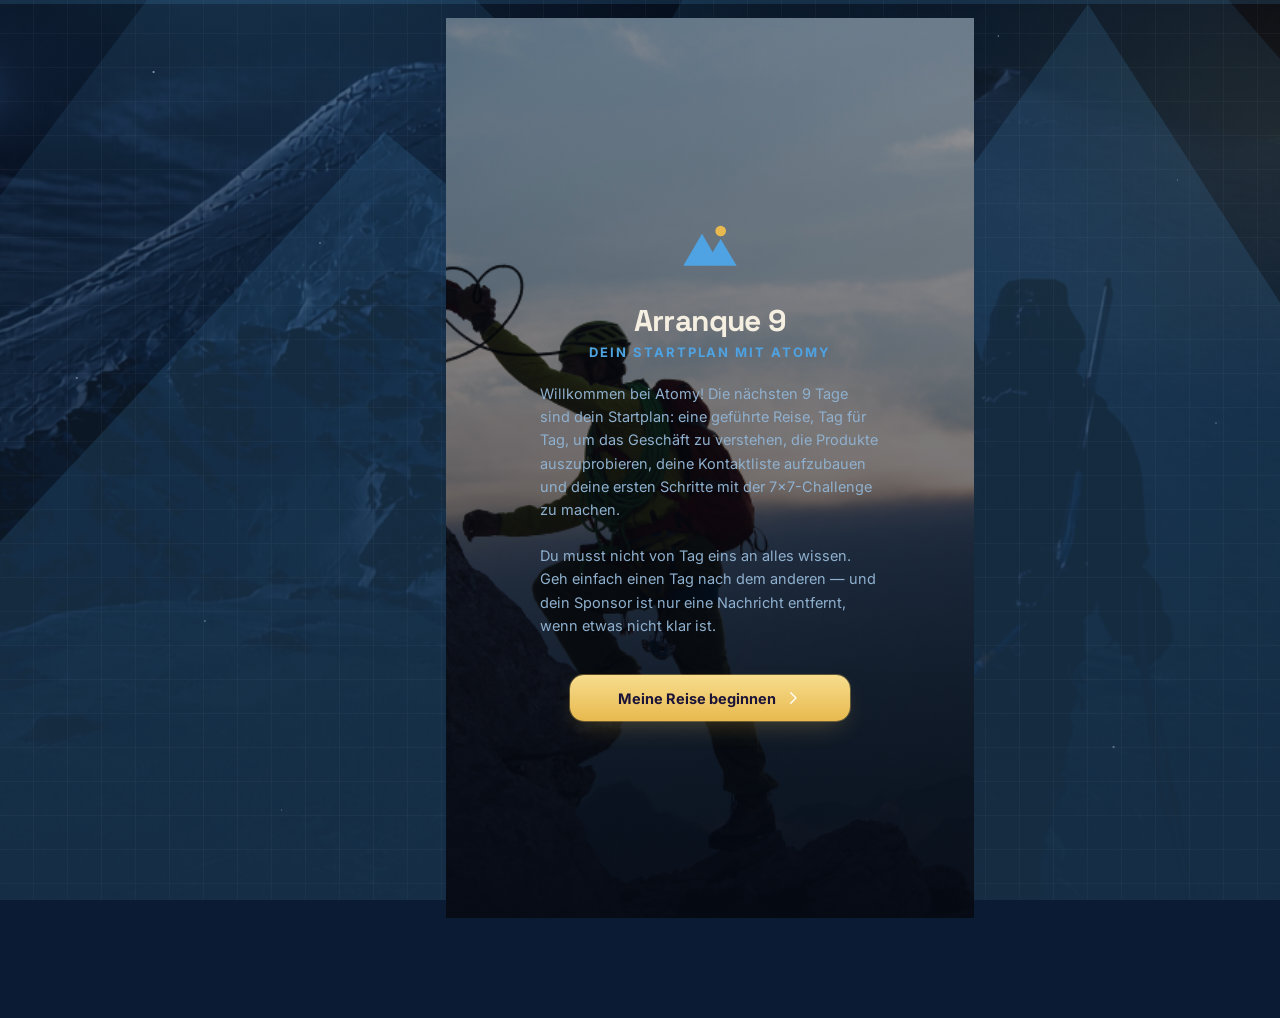
==== commit 7b38f74e: "Add German version of Arranque 9 app Derive Arranque 9 (lightweight Atomy starter companion app) fro" ====
--- a/index.html
+++ b/index.html
@@ -3,13 +3,13 @@
 <head>
 <meta charset="UTF-8">
 <meta name="viewport" content="width=device-width, initial-scale=1, viewport-fit=cover">
-<title>Cumbre 90</title>
-<meta name="description" content="Cumbre 90 — deine geführte Reise durch die 8 Schritte zum Erfolg, den 6-Tage-Startplan und den 90-Tage-Plan zum Sales Master.">
+<title>Arranque 9</title>
+<meta name="description" content="Arranque 9 — dein 9-tägiger Startplan mit Atomy: Startplan, Liste der 250, Audiovisuelle Ressourcen und das Atomy-Motto.">
 <meta name="theme-color" content="#0B2A4A">
 <meta name="mobile-web-app-capable" content="yes">
 <meta name="apple-mobile-web-app-capable" content="yes">
 <meta name="apple-mobile-web-app-status-bar-style" content="black-translucent">
-<meta name="apple-mobile-web-app-title" content="Cumbre 90">
+<meta name="apple-mobile-web-app-title" content="Arranque 9">
 <link rel="manifest" href="manifest.webmanifest">
 <link rel="icon" href="icons/icon.svg" type="image/svg+xml">
 <link rel="apple-touch-icon" href="icons/icon.svg">
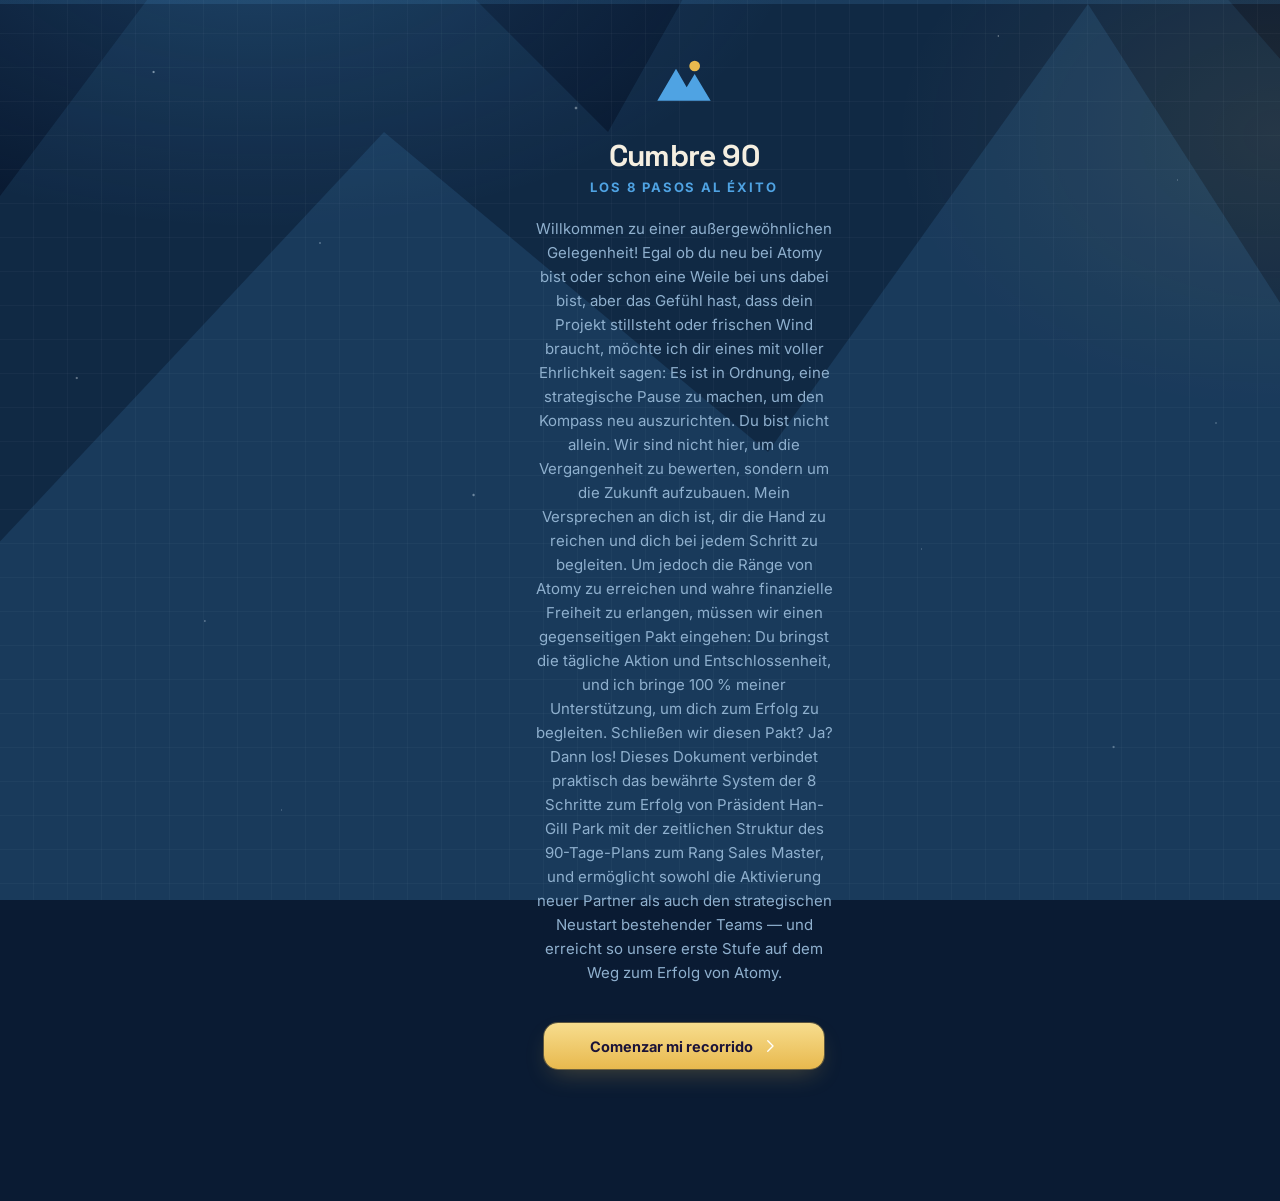
==== commit 61d857aa: "Añade el Mapa de Sueños: collage exportable del Escenario de Vida Nueva pantalla accesible desde Esc" ====
--- a/index.html
+++ b/index.html
@@ -1,15 +1,15 @@
 <!DOCTYPE html>
-<html lang="de">
+<html lang="es">
 <head>
 <meta charset="UTF-8">
 <meta name="viewport" content="width=device-width, initial-scale=1, viewport-fit=cover">
-<title>Arranque 9</title>
-<meta name="description" content="Arranque 9 — dein 9-tägiger Startplan mit Atomy: Startplan, Liste der 250, Audiovisuelle Ressourcen und das Atomy-Motto.">
+<title>Cumbre 90</title>
+<meta name="description" content="Cumbre 90 — tu recorrido guiado por los 8 Pasos al Éxito, el Plan de Arranque de 6 Días y el Plan de 90 Días hacia Sales Master.">
 <meta name="theme-color" content="#0B2A4A">
 <meta name="mobile-web-app-capable" content="yes">
 <meta name="apple-mobile-web-app-capable" content="yes">
 <meta name="apple-mobile-web-app-status-bar-style" content="black-translucent">
-<meta name="apple-mobile-web-app-title" content="Arranque 9">
+<meta name="apple-mobile-web-app-title" content="Cumbre 90">
 <link rel="manifest" href="manifest.webmanifest">
 <link rel="icon" href="icons/icon.svg" type="image/svg+xml">
 <link rel="apple-touch-icon" href="icons/icon.svg">
@@ -42,7 +42,7 @@
     <div class="app-shell" id="app-shell">
       <div id="header-slot"></div>
       <div id="view-container" class="view-container">
-        <div class="loading-screen">Wird geladen…</div>
+        <div class="loading-screen">Cargando…</div>
       </div>
       <div id="fab-slot"></div>
     </div>
@@ -59,6 +59,7 @@
   <script src="js/state.js"></script>
   <script src="js/mountain.js"></script>
   <script src="js/share.js"></script>
+  <script src="js/mapaSuenos.js"></script>
   <script src="js/views.js"></script>
   <script src="js/app.js"></script>
 </body>
--- a/css/styles.css
+++ b/css/styles.css
@@ -28,7 +28,7 @@
   --radius-lg: 22px;
   --radius-md: 16px;
   --radius-sm: 12px;
-  --sidebar-w: 140px;
+  --sidebar-w: 88px;
   --max-w: 480px;
 }
 
@@ -85,8 +85,12 @@
   overflow: hidden;
 }
 
-:root {
-  --star-layers:
+#app-bg {
+  position: fixed;
+  inset: 0;
+  pointer-events: none;
+  z-index: 0;
+  background:
     radial-gradient(ellipse 900px 500px at 20% -8%, rgba(79, 163, 227, 0.20), transparent 60%),
     radial-gradient(ellipse 700px 500px at 100% 15%, rgba(232, 185, 78, 0.10), transparent 55%),
     radial-gradient(1.6px 1.6px at 12% 8%, rgba(255,255,255,.75), transparent 100%),
@@ -105,31 +109,15 @@
     radial-gradient(1px 1px at 22% 90%, rgba(255,255,255,.4), transparent 100%),
     linear-gradient(rgba(255,255,255,0.03) 1px, transparent 1px),
     linear-gradient(90deg, rgba(255,255,255,0.03) 1px, transparent 1px);
-  --star-sizes:
+  background-size:
     auto, auto,
     100% 100%, 100% 100%, 100% 100%, 100% 100%, 100% 100%, 100% 100%,
     100% 100%, 100% 100%, 100% 100%, 100% 100%, 100% 100%, 100% 100%,
     100% 100%, 100% 100%,
     34px 34px, 34px 34px;
-  --star-positions:
+  background-position:
     0 0, 0 0, 0 0, 0 0, 0 0, 0 0, 0 0, 0 0, 0 0, 0 0, 0 0, 0 0, 0 0, 0 0, 0 0, 0 0,
     -1px -1px, -1px -1px;
-  --bg-overlay: linear-gradient(180deg, rgba(5,10,20,0.55), rgba(5,10,20,0.88));
-}
-
-#app-bg {
-  position: fixed;
-  inset: 0;
-  pointer-events: none;
-  z-index: 0;
-  background-image: var(--star-layers), var(--bg-overlay), url("../img/fondo-app.png");
-  background-size: var(--star-sizes), cover, cover;
-  background-position: var(--star-positions), center, center;
-}
-#app-bg.bg-logros {
-  background-image: var(--star-layers), var(--bg-overlay), url("../img/fondo-logros.png");
-  background-size: var(--star-sizes), cover, cover;
-  background-position: var(--star-positions), center, center;
 }
 
 .app-shell {
@@ -203,20 +191,11 @@
     background: var(--card);
     border: 1px solid var(--border);
     border-radius: var(--radius-lg);
-    padding: 16px 10px;
+    padding: 16px 0;
     box-shadow: var(--shadow);
     z-index: 30;
-    overflow-y: auto;
-    scrollbar-width: thin;
   }
-  .sidebar-logo { margin-bottom: 6px; flex-shrink: 0; }
-  .sidebar-grid {
-    display: grid;
-    grid-template-columns: repeat(2, 56px);
-    grid-template-rows: repeat(10, 56px);
-    grid-auto-flow: column;
-    gap: 6px;
-  }
+  .sidebar-logo { margin-bottom: 12px; }
   .sidebar-item {
     width: 56px;
     height: 56px;
@@ -231,9 +210,11 @@
     font-weight: 700;
     text-transform: uppercase;
     letter-spacing: .03em;
+    flex-shrink: 0;
   }
   .sidebar-item.active { background: linear-gradient(160deg, var(--accent-soft), rgba(232,185,78,0.12)); color: var(--gold-light); box-shadow: inset 0 0 0 1px var(--border); }
   .sidebar-item:hover:not(.active) { background: rgba(255,255,255,0.04); }
+  .sidebar-spacer { flex: 1; }
 }
 
 /* ---------- menú móvil (bottom sheet) ---------- */
@@ -290,13 +271,12 @@
 }
 .card-hover { transition: transform .15s ease; }
 .card-hover:active { transform: scale(0.98); }
+.mapa-preview svg { width: 100%; height: auto; display: block; border-radius: 14px; }
 
 /* tarjeta que se voltea (Los 8 Pasos) */
 .flip-card { width: 100%; height: 240px; perspective: 1200px; text-align: left; transition: height .5s cubic-bezier(.4,.15,.2,1); }
 .flip-card.is-open { height: 430px; }
 .flip-card.is-open.short { height: 260px; }
-/* pasos con checklist + reflexión necesitan bastante más alto para que quepa todo sin depender solo del scroll */
-.flip-card.paso-checklist.is-open { height: 620px; max-height: 80vh; }
 .flip-inner {
   position: relative; width: 100%; height: 100%;
   transition: transform .5s cubic-bezier(.4,.15,.2,1);
@@ -315,26 +295,7 @@
   display: flex; flex-direction: column;
 }
 .flip-front { align-items: center; text-align: center; gap: 6px; }
-.flip-back {
-  transform: rotateY(180deg); text-align: left; overflow-y: auto; border-color: var(--gold);
-  -webkit-overflow-scrolling: touch; touch-action: pan-y; overscroll-behavior: contain;
-}
-
-/* En móvil, el volteo 3D con scroll interno confunde el gesto de arrastre
-   (el navegador no distingue si el toque debe desplazar la tarjeta o la
-   página), y el contenido queda "atascado" a medio camino sin poder llegar
-   a las Actividades. Para tacto/puntero impreciso, se desactiva el volteo
-   3D por completo: la cara trasera se muestra en flujo normal (alto
-   automático), y es la página la que se desplaza — un solo scroll, sin
-   conflictos. */
-@media (hover: none), (pointer: coarse) {
-  .flip-card { height: auto !important; max-height: none !important; perspective: none; }
-  .flip-inner { transform: none !important; transition: none; }
-  .flip-face { position: static; overflow: visible; backface-visibility: visible; }
-  .flip-inner:not(.flipped) .flip-back { display: none; }
-  .flip-inner.flipped .flip-front { display: none; }
-  .flip-back { transform: none; overflow-y: visible; -webkit-overflow-scrolling: auto; touch-action: auto; }
-}
+.flip-back { transform: rotateY(180deg); text-align: left; overflow-y: auto; border-color: var(--gold); }
 
 .section-header { display: flex; align-items: center; gap: 12px; }
 .section-header h2 { font-size: 18px; font-weight: 700; color: var(--text); }
@@ -423,7 +384,6 @@
 .badge.soft { background: var(--accent-soft); color: var(--gold-light); }
 .badge.success { background: var(--success-soft); color: var(--success); }
 .badge.warn { background: var(--warn-soft); color: var(--warn); }
-.badge.blue { background: var(--accent-soft); color: var(--accent); }
 
 .grid-2 { display: grid; grid-template-columns: 1fr 1fr; gap: 12px; }
 .grid-3 { display: grid; grid-template-columns: 1fr 1fr 1fr; gap: 12px; }
@@ -431,7 +391,7 @@
 /* forms */
 .field { display: flex; flex-direction: column; gap: 6px; }
 .field label { font-size: 12px; font-weight: 600; color: var(--text); }
-.field input[type="text"], .field input[type="date"], .field input[type="time"], .field input:not([type]), .field textarea {
+.field input[type="text"], .field input:not([type]), .field textarea {
   background: rgba(255,255,255,0.04); border: 1px solid var(--border-soft); color: var(--text);
   border-radius: 12px; padding: 11px 13px; font-size: 14px; outline: none; width: 100%;
   resize: none; transition: border-color .15s ease;
@@ -594,64 +554,6 @@
 .modal-backdrop { position: absolute; inset: 0; background: rgba(4, 2, 12, 0.72); }
 .modal-card { position: relative; z-index: 1; background: linear-gradient(160deg, var(--card), var(--bg-2)); border: 1px solid var(--border); border-radius: 26px; padding: 26px 22px; max-width: 340px; width: 100%; text-align: center; display: flex; flex-direction: column; align-items: center; gap: 8px; box-shadow: var(--shadow); }
 
-/* recorrido explicativo (onboarding tour) */
-.tour-card { max-width: 420px; padding: 28px 24px; gap: 4px; }
-.tour-icon-circle {
-  width: 62px; height: 62px; border-radius: 999px; flex-shrink: 0;
-  display: flex; align-items: center; justify-content: center;
-  background: rgba(232, 185, 78, 0.12); box-shadow: inset 0 0 0 1px var(--border);
-}
-.tour-dots { display: flex; align-items: center; justify-content: center; gap: 6px; margin-top: 16px; flex-wrap: wrap; }
-.tour-dot { width: 6px; height: 6px; border-radius: 999px; background: var(--border); transition: width .2s ease, background .2s ease; }
-.tour-dot.active { width: 18px; background: var(--gold); }
-.tour-nav { display: flex; gap: 8px; width: 100%; margin-top: 18px; }
-.tour-nav > button { width: auto; flex: 1; min-width: 0; padding: 12px 10px; font-size: 13px; }
-@media (max-width: 420px) {
-  .tour-card { padding: 24px 16px; }
-  .tour-nav { flex-wrap: wrap; }
-  .tour-nav > button { flex: 1 1 auto; }
-}
-
-/* botón flotante para reabrir el recorrido explicativo */
-.fab-tour {
-  position: fixed; bottom: 88px; right: max(16px, calc((100vw - var(--max-w)) / 2 + 16px));
-  width: 46px; height: 46px; border-radius: 999px; background: linear-gradient(160deg, var(--accent), #2C6FB0);
-  display: flex; align-items: center; justify-content: center; color: #fff;
-  box-shadow: 0 10px 24px -6px rgba(0,0,0,0.55), 0 0 0 1px rgba(255,255,255,0.15); z-index: 25;
-}
-@media (min-width: 900px) {
-  .fab-tour { right: max(24px, calc((100vw - 560px) / 2 - 40px)); }
-}
-
-/* botón flotante que avisa cuando hay cumpleaños de clientes hoy */
-.fab-birthday {
-  position: fixed; bottom: 144px; right: max(16px, calc((100vw - var(--max-w)) / 2 + 16px));
-  width: 46px; height: 46px; border-radius: 999px; background: linear-gradient(160deg, var(--gold-light), var(--gold));
-  display: flex; align-items: center; justify-content: center; color: #1B1338;
-  box-shadow: 0 10px 24px -6px rgba(0,0,0,0.55), 0 0 0 1px rgba(255,255,255,0.15); z-index: 25;
-  animation: fab-birthday-pulse 1.8s ease-in-out infinite;
-}
-@keyframes fab-birthday-pulse {
-  0%, 100% { transform: scale(1); }
-  50% { transform: scale(1.08); }
-}
-@media (min-width: 900px) {
-  .fab-birthday { right: max(24px, calc((100vw - 560px) / 2 - 40px)); }
-}
-
-/* botón flotante del grupo de WhatsApp de soporte del patrocinador — azul, distinto
-   a propósito del botón verde de chat directo (.fab-whatsapp), para que se note
-   que llevan a destinos diferentes. */
-.fab-whatsapp-group {
-  position: fixed; bottom: 200px; right: max(16px, calc((100vw - var(--max-w)) / 2 + 16px));
-  width: 46px; height: 46px; border-radius: 999px; background: linear-gradient(160deg, #B79AFB, #7C5CFC);
-  display: flex; align-items: center; justify-content: center; color: #fff;
-  box-shadow: 0 10px 24px -6px rgba(0,0,0,0.55), 0 0 0 1px rgba(255,255,255,0.15); z-index: 25;
-}
-@media (min-width: 900px) {
-  .fab-whatsapp-group { right: max(24px, calc((100vw - 560px) / 2 - 40px)); }
-}
-
 /* modal de "logro conseguido" — texto dorado sobre fondo azul, para compartir */
 .logro-modal {
   background: linear-gradient(165deg, #0A1B33, #163A62 55%, #0A1B33);
@@ -679,26 +581,11 @@
 }
 .share-chip:active { transform: scale(.97); }
 
-.share-platform-grid { display: grid; grid-template-columns: repeat(3, 1fr); gap: 10px; }
-.share-platform-btn {
-  display: flex; flex-direction: column; align-items: center; gap: 6px; font-size: 11.5px; font-weight: 600;
-  padding: 12px 6px; border-radius: 14px; border: 1px solid var(--border);
-  background: rgba(255,255,255,0.03); color: var(--text); cursor: pointer;
-}
-.share-platform-btn:active { transform: scale(.96); }
-.share-platform-icon { display: flex; align-items: center; justify-content: center; width: 34px; height: 34px; border-radius: 999px; background: rgba(255,255,255,0.06); }
-
 /* onboarding / welcome */
 .center-screen {
   flex: 1; display: flex; flex-direction: column; align-items: center; justify-content: center;
   padding: 32px; text-align: center; min-height: 100vh; min-height: 100dvh;
 }
-.cover-screen {
-  background-image: linear-gradient(180deg, rgba(5,10,20,0.35) 0%, rgba(5,10,20,0.55) 55%, rgba(5,10,20,0.92) 100%), url("../img/cover-cumbre90.png");
-  background-size: cover;
-  background-position: center;
-  background-repeat: no-repeat;
-}
 .photo-picker {
   width: 96px; height: 96px; border-radius: 999px; border: 2px dashed var(--gold);
   background: rgba(255,255,255,0.03); color: var(--gold-light); display: flex; align-items: center; justify-content: center;
@@ -707,28 +594,7 @@
 .photo-picker img { width: 100%; height: 100%; object-fit: cover; }
 
 /* escena montaña compacta (Inicio / cabecera Plan 90 Días) */
-.mountain-wrap {
-  border-radius: var(--radius-lg); border: 1px solid var(--border-soft); overflow: hidden; width: 100%; text-align: left;
-  background-image: url("../img/montana-plan90.png"); background-size: cover; background-position: center;
-}
-.mountain-wrap .mountain-caption { padding: 6px 10px 8px; }
-
-.quincena-ascenso-wrap {
-  position: relative; width: 100%; height: 150px; border-radius: var(--radius-lg);
-  border: 1px solid var(--border-soft); overflow: hidden;
-  background-image: linear-gradient(180deg, rgba(4,8,16,0.1), rgba(4,8,16,0.55)), url("../img/montana-quincena.png");
-  background-size: cover; background-position: center;
-}
-.ascenso-marker {
-  position: absolute; width: 18px; height: 18px; border-radius: 999px; transform: translate(-50%, -50%);
-  background: #F0C468; border: 2px solid #FBE7AE; box-shadow: 0 0 0 7px rgba(240, 196, 104, 0.3);
-  transition: top .4s ease;
-}
-.ascenso-caption {
-  position: absolute; left: 0; right: 0; bottom: 0; padding: 20px 14px 10px;
-  background: linear-gradient(0deg, rgba(4,8,16,0.85), transparent);
-  color: #F5EFE1; font-size: 12.5px; font-weight: 600;
-}
+.mountain-wrap { border-radius: var(--radius-lg); border: 1px solid var(--border-soft); padding: 10px; overflow: hidden; width: 100%; text-align: left; }
 .mountain-caption { font-size: 12px; color: var(--text-soft); padding: 6px 4px 0; }
 
 /* tarjeta de reconocimiento (premium, dorado) — el contenido es un SVG generado en JS */
@@ -737,11 +603,6 @@
   box-shadow: var(--glow-gold); background: #0A0716;
 }
 .recog-card svg { display: block; width: 100%; height: 100%; }
-/* rangos con foto real (RANK_CARD_TEMPLATES): cada plantilla trae su propio
-   formato de imagen, así que el contenedor adopta su proporción nativa en
-   vez del 4:5 de las tarjetas dibujadas a mano. */
-.recog-card.ratio-1080x1920 { aspect-ratio: 1080 / 1920; }
-.recog-card.ratio-1240x1748 { aspect-ratio: 1240 / 1748; }
 
 /* utilidades */
 .hidden { display: none !important; }
@@ -764,29 +625,6 @@
 .avance-dot:active { transform: scale(0.9); }
 .avance-dot.on { background: linear-gradient(180deg, var(--gold-light), var(--gold)); border-color: var(--gold); }
 
-/* ---- Reunión de Enfoque: tabs, resumen de líneas, tarjetas de roster ---- */
-.tabs { display: flex; gap: 6px; background: rgba(255,255,255,0.04); border-radius: 12px; padding: 4px; }
-.tab-btn { flex: 1; text-align: center; padding: 9px 10px; border-radius: 9px; font-size: 13px; font-weight: 700; color: var(--text-soft); }
-.tab-btn.active { background: linear-gradient(180deg, var(--gold-light), var(--gold)); color: #1B1338; }
-
-.resumen-linea { display: grid; grid-template-columns: 1fr 1fr; gap: 10px; }
-.resumen-linea .card { padding: 12px; }
-.resumen-linea .rl-label { font-size: 11px; font-weight: 700; text-transform: uppercase; letter-spacing: .08em; color: var(--gold-light); }
-.resumen-linea .rl-value { font-size: 18px; font-weight: 700; margin-top: 3px; }
-.resumen-linea .rl-sub { font-size: 11.5px; color: var(--text-soft); margin-top: 2px; }
-
-.roster-row .rr-inputs { display: grid; grid-template-columns: 1fr 1fr; gap: 8px; margin-top: 8px; }
-.roster-row input[type="number"], .roster-row input[type="date"] {
-  width: 100%; background: rgba(255,255,255,0.04); border: 1px solid var(--border-soft); color: var(--text);
-  border-radius: 9px; padding: 8px 10px; font-size: 13px; outline: none;
-}
-.roster-row input[type="number"]:focus, .roster-row input[type="date"]:focus { border-color: var(--gold); }
-.roster-check { display: flex; align-items: center; gap: 8px; margin-top: 8px; cursor: pointer; }
-.roster-check .box { width: 20px; height: 20px; border-radius: 6px; border: 2px solid var(--border); display: flex; align-items: center; justify-content: center; flex-shrink: 0; }
-.roster-check.on .box { background: linear-gradient(180deg, var(--gold-light), var(--gold)); border-color: var(--gold); color: #1B1338; }
-.roster-check .lbl { font-size: 12.5px; font-weight: 600; color: var(--text-soft); }
-.roster-check.on .lbl { color: var(--success); }
-
 @media (prefers-reduced-motion: reduce) {
   * { animation-duration: 0.001ms !important; animation-iteration-count: 1 !important; transition-duration: 0.001ms !important; }
 }
